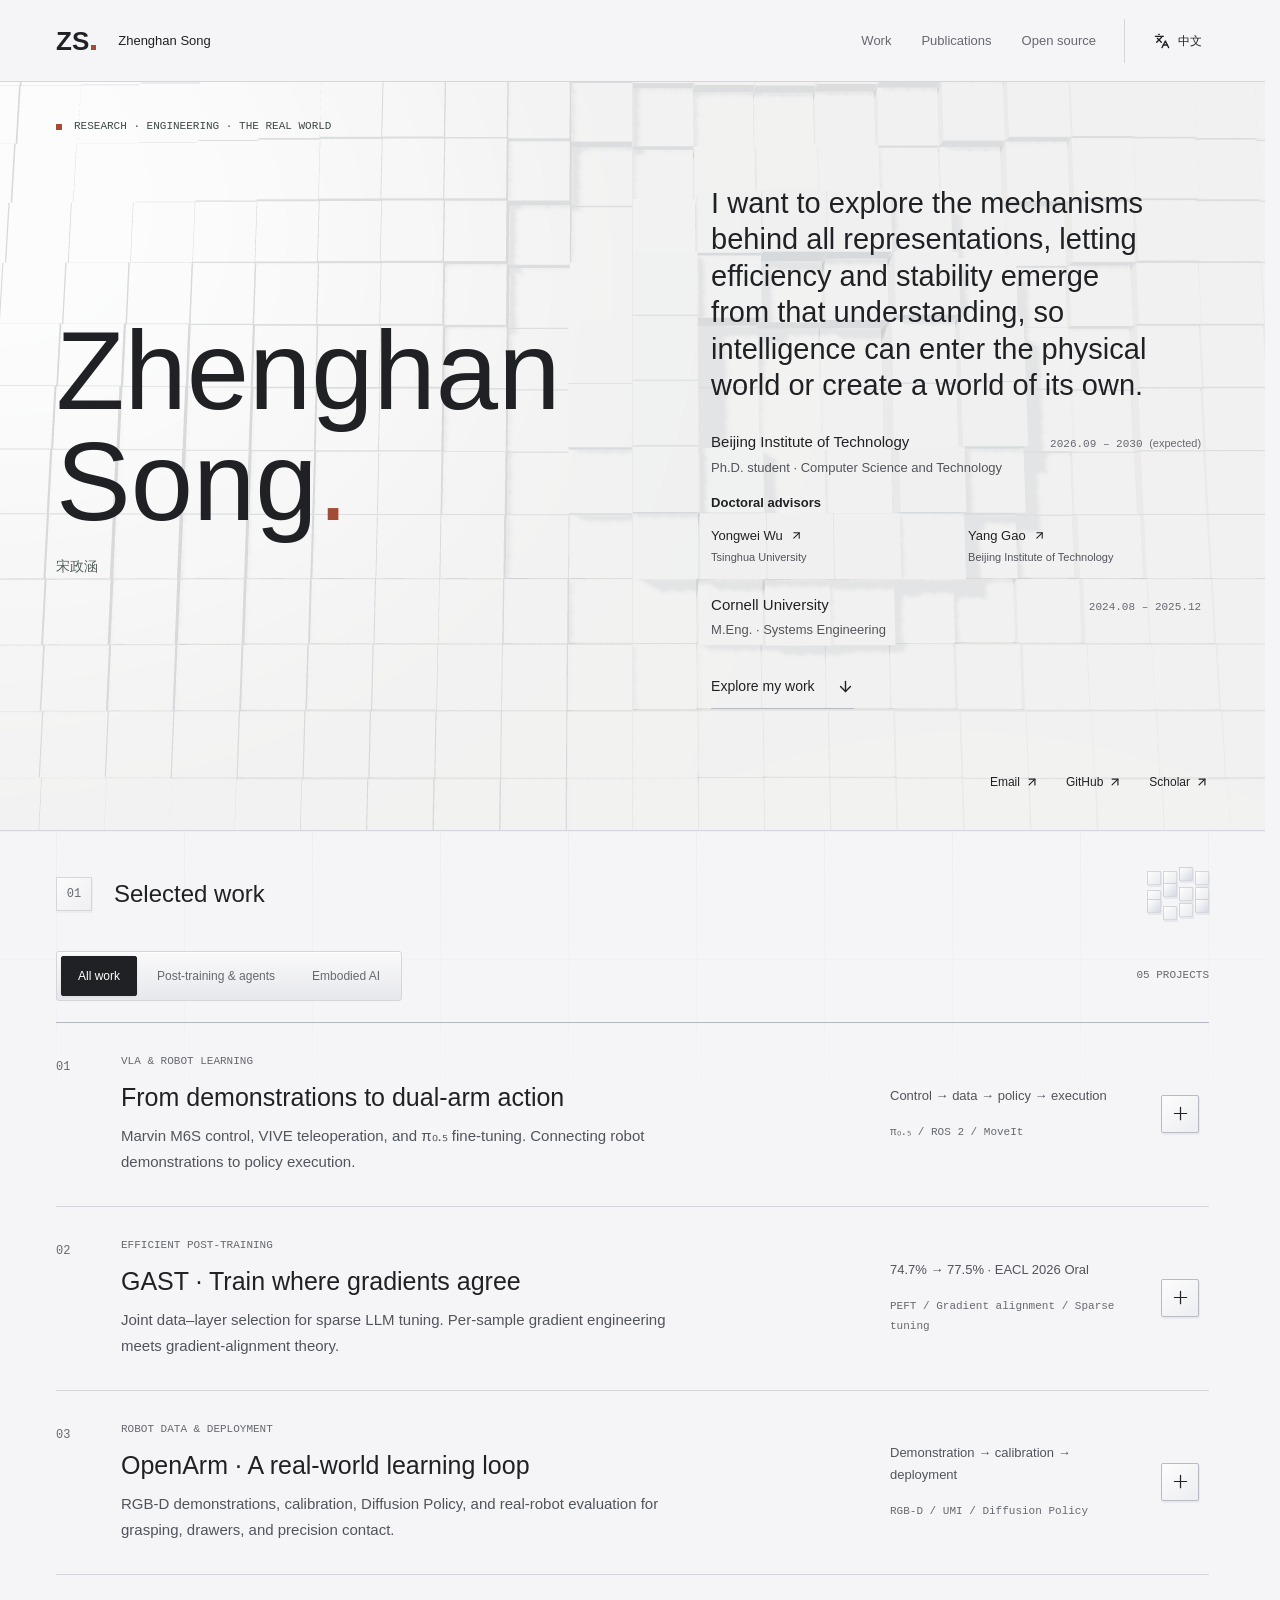
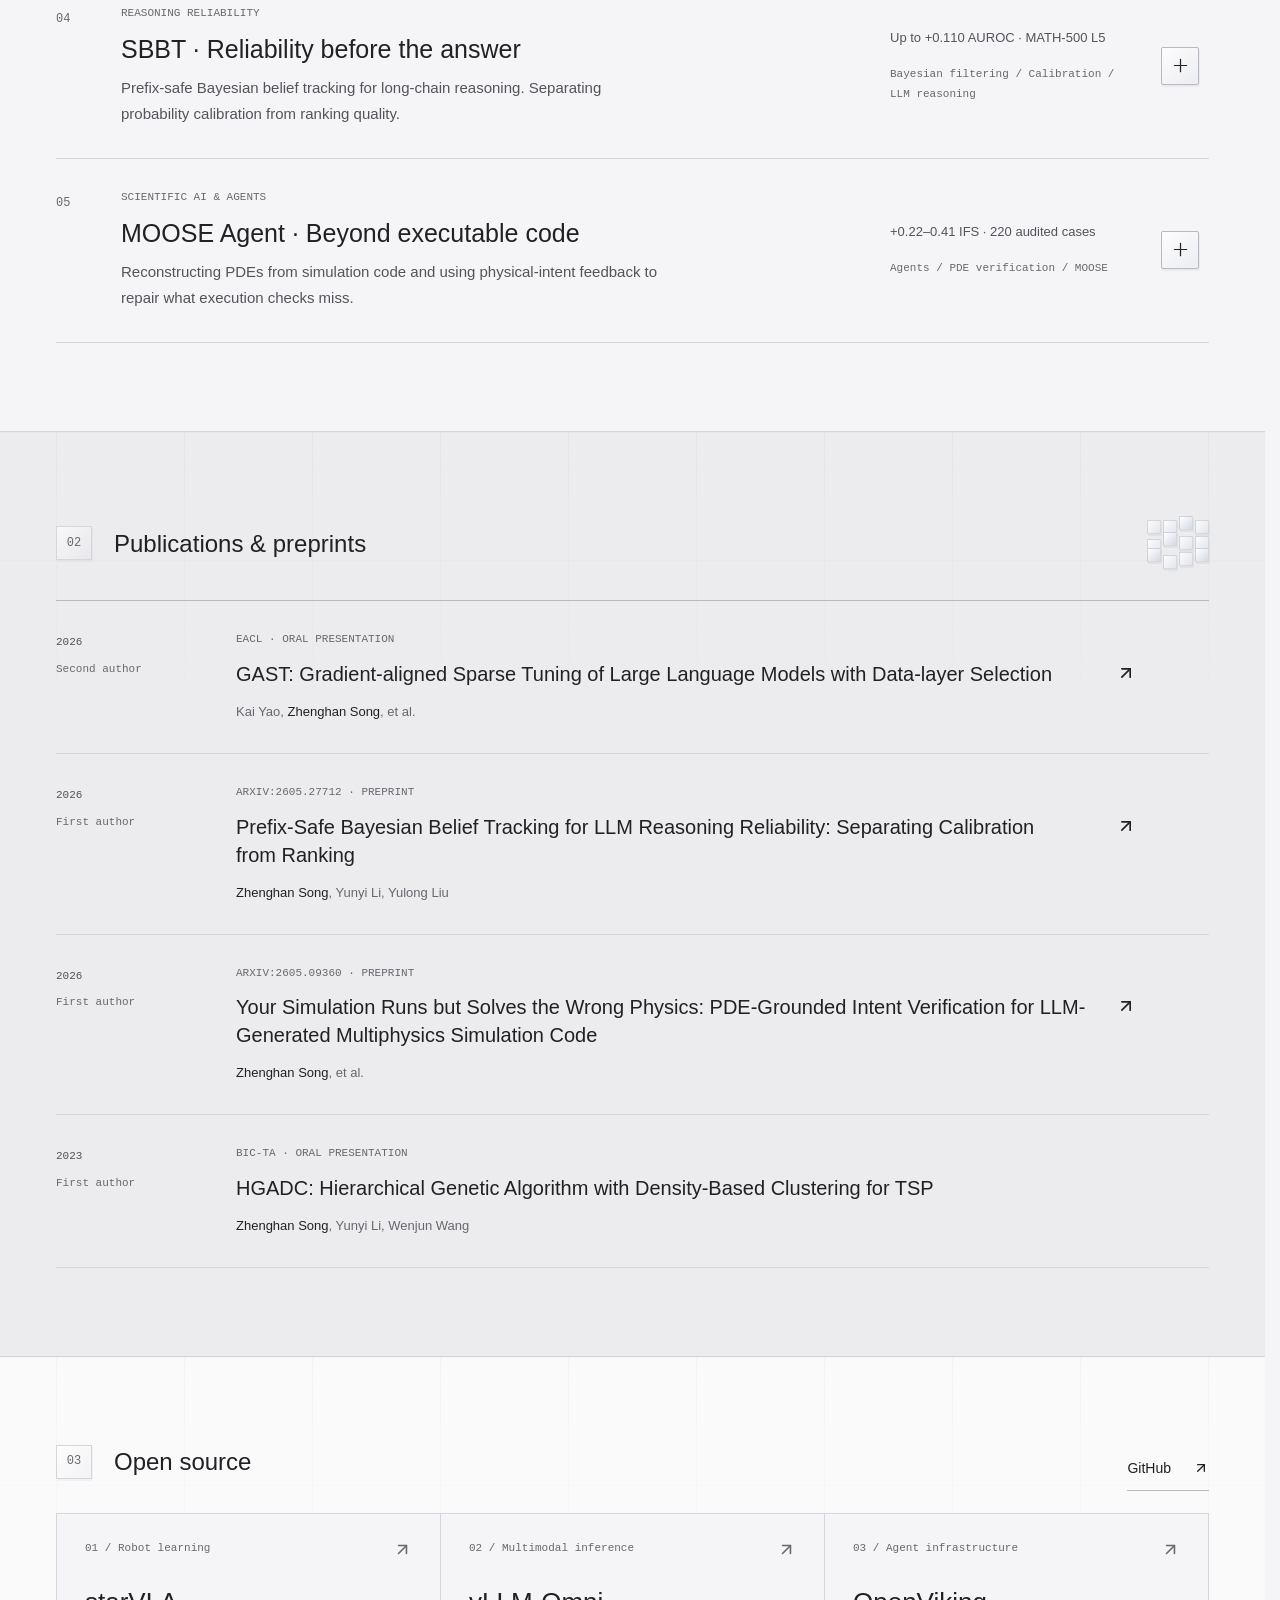
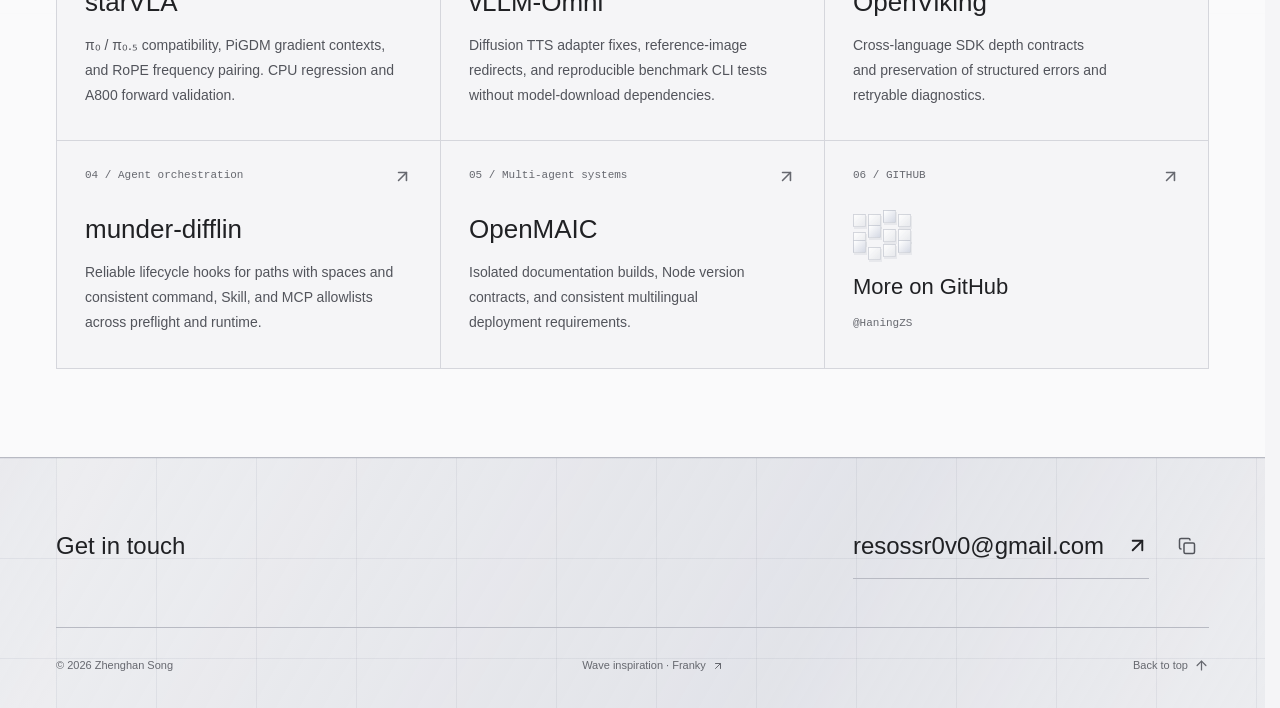
==== index.html @ 4b61a6c2 "deploy: publish portfolio with noindex Publish the validated static export with public link access a" ====
<!DOCTYPE html><!--eg5R2LuH_BqzSM57KAv6n--><html lang="en"><head><meta charSet="utf-8"/><meta name="viewport" content="width=device-width, initial-scale=1"/><link rel="stylesheet" href="/_next/static/css/909fc5c5d76b8cc6.css" data-precedence="next"/><link rel="preload" as="script" fetchPriority="low" href="/_next/static/chunks/webpack-a9efe2b4041df5c2.js"/><script src="/_next/static/chunks/4bd1b696-c023c6e3521b1417.js" async=""></script><script src="/_next/static/chunks/255-0fb808ac7cfa018d.js" async=""></script><script src="/_next/static/chunks/main-app-ab7356dd113ed4a6.js" async=""></script><script src="/_next/static/chunks/638-24b858a9bc1dfeb9.js" async=""></script><script src="/_next/static/chunks/app/page-dff9ef9ec94d5cfd.js" async=""></script><title>Zhenghan Song 宋政涵 · Research &amp; Engineering</title><meta name="description" content="Research and engineering by Zhenghan Song: efficient model learning, reliable reasoning, and real-world robot systems."/><meta name="robots" content="noindex, follow"/><link rel="icon" href="/me0.jpg"/><script src="/_next/static/chunks/polyfills-42372ed130431b0a.js" noModule=""></script></head><body><div hidden=""><!--$--><!--/$--></div><div class="portfolio" data-locale="en"><a class="skip-link" href="#work">Skip to work</a><header class="site-header"><a class="wordmark" href="#home" aria-label="Zhenghan Song · Home">ZS<span class="wordmark-dot"></span> <span class="wordmark-name">Zhenghan Song</span></a><nav class="main-nav " id="main-nav" aria-label="Main navigation"><a href="#work">Work</a><a href="#publications">Publications</a><a href="#open-source">Open source</a></nav><div class="header-actions"><button class="language-toggle" aria-label="切换为中文"><svg xmlns="http://www.w3.org/2000/svg" width="16" height="16" viewBox="0 0 24 24" fill="none" stroke="currentColor" stroke-width="2" stroke-linecap="round" stroke-linejoin="round" class="lucide lucide-languages" aria-hidden="true"><path d="m5 8 6 6"></path><path d="m4 14 6-6 2-3"></path><path d="M2 5h12"></path><path d="M7 2h1"></path><path d="m22 22-5-10-5 10"></path><path d="M14 18h6"></path></svg><span>中文</span></button><button class="icon-button menu-toggle" aria-expanded="false" aria-controls="main-nav" aria-label="Open navigation"><svg xmlns="http://www.w3.org/2000/svg" width="20" height="20" viewBox="0 0 24 24" fill="none" stroke="currentColor" stroke-width="2" stroke-linecap="round" stroke-linejoin="round" class="lucide lucide-menu" aria-hidden="true"><path d="M4 5h16"></path><path d="M4 12h16"></path><path d="M4 19h16"></path></svg></button></div></header><main><section class="hero" id="home" data-section="true"><div class="wave-surface" data-renderer="loading" data-motion="playing" aria-hidden="true"></div><div class="hero-content"><div class="hero-kicker micro-label"><span class="tiny-square"></span>RESEARCH · ENGINEERING · THE REAL WORLD</div><div class="hero-intro"><div class="hero-identity"><h1>Zhenghan<br/>Song<span class="name-period" aria-hidden="true">.</span></h1><p class="hero-name-note">宋政涵</p></div><div class="hero-statement"><p class="statement-lead">I want to explore the mechanisms behind all representations, letting efficiency and stability emerge from that understanding, so intelligence can enter the physical world or create a world of its own.</p><div class="hero-education" role="group" aria-label="Education and doctoral advisors"><div class="hero-degree"><div class="hero-degree-heading"><p class="hero-school">Beijing Institute of Technology</p><p class="hero-degree-period"><time dateTime="2026-09">2026.09</time> – <time dateTime="2030">2030</time> <span>(expected)</span></p></div><p class="hero-degree-name">Ph.D. student · Computer Science and Technology</p><div class="hero-advisors"><p class="advisor-label">Doctoral advisors</p><div class="hero-advisor-list"><a href="https://madsys.cs.tsinghua.edu.cn/~yongweiwu/" target="_blank" rel="noreferrer"><span class="advisor-name">Yongwei Wu<svg xmlns="http://www.w3.org/2000/svg" width="13" height="13" viewBox="0 0 24 24" fill="none" stroke="currentColor" stroke-width="2" stroke-linecap="round" stroke-linejoin="round" class="lucide lucide-arrow-up-right" aria-hidden="true"><path d="M7 7h10v10"></path><path d="M7 17 17 7"></path></svg></span><span class="advisor-affiliation">Tsinghua University</span></a><a href="https://scholar.google.com/citations?hl=zh-CN&amp;user=CJwLwzQAAAAJ&amp;view_op=list_works&amp;sortby=pubdate" target="_blank" rel="noreferrer"><span class="advisor-name">Yang Gao<svg xmlns="http://www.w3.org/2000/svg" width="13" height="13" viewBox="0 0 24 24" fill="none" stroke="currentColor" stroke-width="2" stroke-linecap="round" stroke-linejoin="round" class="lucide lucide-arrow-up-right" aria-hidden="true"><path d="M7 7h10v10"></path><path d="M7 17 17 7"></path></svg></span><span class="advisor-affiliation">Beijing Institute of Technology</span></a></div></div></div><div class="hero-degree"><div class="hero-degree-heading"><p class="hero-school">Cornell University</p><p class="hero-degree-period"><time dateTime="2024-08">2024.08</time> – <time dateTime="2025-12">2025.12</time></p></div><p class="hero-degree-name">M.Eng. · Systems Engineering</p></div></div><a class="text-link" href="#work">Explore my work<svg xmlns="http://www.w3.org/2000/svg" width="17" height="17" viewBox="0 0 24 24" fill="none" stroke="currentColor" stroke-width="2" stroke-linecap="round" stroke-linejoin="round" class="lucide lucide-arrow-down" aria-hidden="true"><path d="M12 5v14"></path><path d="m19 12-7 7-7-7"></path></svg></a></div></div><div class="hero-footer"><div class="hero-socials"><a href="mailto:resossr0v0@gmail.com">Email<!-- --> <svg xmlns="http://www.w3.org/2000/svg" width="14" height="14" viewBox="0 0 24 24" fill="none" stroke="currentColor" stroke-width="2" stroke-linecap="round" stroke-linejoin="round" class="lucide lucide-arrow-up-right" aria-hidden="true"><path d="M7 7h10v10"></path><path d="M7 17 17 7"></path></svg></a><a href="https://github.com/HaningZS" target="_blank" rel="noreferrer">GitHub <svg xmlns="http://www.w3.org/2000/svg" width="14" height="14" viewBox="0 0 24 24" fill="none" stroke="currentColor" stroke-width="2" stroke-linecap="round" stroke-linejoin="round" class="lucide lucide-arrow-up-right" aria-hidden="true"><path d="M7 7h10v10"></path><path d="M7 17 17 7"></path></svg></a><a href="https://scholar.google.com/citations?user=FuNG7qUAAAAJ&amp;hl=en" target="_blank" rel="noreferrer">Scholar<!-- --> <svg xmlns="http://www.w3.org/2000/svg" width="14" height="14" viewBox="0 0 24 24" fill="none" stroke="currentColor" stroke-width="2" stroke-linecap="round" stroke-linejoin="round" class="lucide lucide-arrow-up-right" aria-hidden="true"><path d="M7 7h10v10"></path><path d="M7 17 17 7"></path></svg></a></div></div></div></section><section class="work-section section-shell" id="work" data-section="true"><div class="section-title"><h2><span class="section-index" aria-hidden="true">01</span><span>Selected work</span></h2><span class="grid-signature" aria-hidden="true"><span></span><span></span><span></span><span></span><span></span><span></span><span></span><span></span><span></span><span></span><span></span><span></span></span></div><div class="work-toolbar"><div class="filter-control" role="group" aria-label="Filter projects by field"><button aria-pressed="true">All work</button><button aria-pressed="false">Post-training &amp; agents</button><button aria-pressed="false">Embodied AI</button></div><span class="result-count micro-label" aria-live="polite">05<!-- --> <!-- -->PROJECTS</span></div><div class="work-list"><button class="work-row" aria-haspopup="dialog" aria-label="Explore project: From demonstrations to dual-arm action"><span class="work-number">01</span><span class="work-main"><span class="micro-label work-category">VLA &amp; robot learning</span><span class="work-title">From demonstrations to dual-arm action</span><span class="work-summary">Marvin M6S control, VIVE teleoperation, and π₀.₅ fine-tuning. Connecting robot demonstrations to policy execution.</span></span><span class="work-aside"><span class="work-outcome">Control → data → policy → execution</span><span class="work-tags">π₀.₅ / ROS 2 / MoveIt</span></span><span class="work-open" aria-hidden="true"><svg xmlns="http://www.w3.org/2000/svg" width="21" height="21" viewBox="0 0 24 24" fill="none" stroke="currentColor" stroke-width="1.4" stroke-linecap="round" stroke-linejoin="round" class="lucide lucide-plus" aria-hidden="true"><path d="M5 12h14"></path><path d="M12 5v14"></path></svg></span></button><button class="work-row" aria-haspopup="dialog" aria-label="Explore project: GAST · Train where gradients agree"><span class="work-number">02</span><span class="work-main"><span class="micro-label work-category">Efficient post-training</span><span class="work-title">GAST · Train where gradients agree</span><span class="work-summary">Joint data–layer selection for sparse LLM tuning. Per-sample gradient engineering meets gradient-alignment theory.</span></span><span class="work-aside"><span class="work-outcome">74.7% → 77.5% · EACL 2026 Oral</span><span class="work-tags">PEFT / Gradient alignment / Sparse tuning</span></span><span class="work-open" aria-hidden="true"><svg xmlns="http://www.w3.org/2000/svg" width="21" height="21" viewBox="0 0 24 24" fill="none" stroke="currentColor" stroke-width="1.4" stroke-linecap="round" stroke-linejoin="round" class="lucide lucide-plus" aria-hidden="true"><path d="M5 12h14"></path><path d="M12 5v14"></path></svg></span></button><button class="work-row" aria-haspopup="dialog" aria-label="Explore project: OpenArm · A real-world learning loop"><span class="work-number">03</span><span class="work-main"><span class="micro-label work-category">Robot data &amp; deployment</span><span class="work-title">OpenArm · A real-world learning loop</span><span class="work-summary">RGB-D demonstrations, calibration, Diffusion Policy, and real-robot evaluation for grasping, drawers, and precision contact.</span></span><span class="work-aside"><span class="work-outcome">Demonstration → calibration → deployment</span><span class="work-tags">RGB-D / UMI / Diffusion Policy</span></span><span class="work-open" aria-hidden="true"><svg xmlns="http://www.w3.org/2000/svg" width="21" height="21" viewBox="0 0 24 24" fill="none" stroke="currentColor" stroke-width="1.4" stroke-linecap="round" stroke-linejoin="round" class="lucide lucide-plus" aria-hidden="true"><path d="M5 12h14"></path><path d="M12 5v14"></path></svg></span></button><button class="work-row" aria-haspopup="dialog" aria-label="Explore project: SBBT · Reliability before the answer"><span class="work-number">04</span><span class="work-main"><span class="micro-label work-category">Reasoning reliability</span><span class="work-title">SBBT · Reliability before the answer</span><span class="work-summary">Prefix-safe Bayesian belief tracking for long-chain reasoning. Separating probability calibration from ranking quality.</span></span><span class="work-aside"><span class="work-outcome">Up to +0.110 AUROC · MATH-500 L5</span><span class="work-tags">Bayesian filtering / Calibration / LLM reasoning</span></span><span class="work-open" aria-hidden="true"><svg xmlns="http://www.w3.org/2000/svg" width="21" height="21" viewBox="0 0 24 24" fill="none" stroke="currentColor" stroke-width="1.4" stroke-linecap="round" stroke-linejoin="round" class="lucide lucide-plus" aria-hidden="true"><path d="M5 12h14"></path><path d="M12 5v14"></path></svg></span></button><button class="work-row" aria-haspopup="dialog" aria-label="Explore project: MOOSE Agent · Beyond executable code"><span class="work-number">05</span><span class="work-main"><span class="micro-label work-category">Scientific AI &amp; agents</span><span class="work-title">MOOSE Agent · Beyond executable code</span><span class="work-summary">Reconstructing PDEs from simulation code and using physical-intent feedback to repair what execution checks miss.</span></span><span class="work-aside"><span class="work-outcome">+0.22–0.41 IFS · 220 audited cases</span><span class="work-tags">Agents / PDE verification / MOOSE</span></span><span class="work-open" aria-hidden="true"><svg xmlns="http://www.w3.org/2000/svg" width="21" height="21" viewBox="0 0 24 24" fill="none" stroke="currentColor" stroke-width="1.4" stroke-linecap="round" stroke-linejoin="round" class="lucide lucide-plus" aria-hidden="true"><path d="M5 12h14"></path><path d="M12 5v14"></path></svg></span></button></div></section><section class="publications-section section-shell" id="publications" data-section="true"><div class="section-title"><h2><span class="section-index" aria-hidden="true">02</span><span>Publications &amp; preprints</span></h2><span class="grid-signature" aria-hidden="true"><span></span><span></span><span></span><span></span><span></span><span></span><span></span><span></span><span></span><span></span><span></span><span></span></span></div><div class="publication-list"><article class="publication-row"><div class="publication-year micro-label">2026<span>Second author</span></div><div class="publication-body"><p class="publication-venue">EACL · Oral presentation</p><h3><a href="https://aclanthology.org/2026.eacl-long.206/" target="_blank" rel="noreferrer"><span>GAST: Gradient-aligned Sparse Tuning of Large Language Models with Data-layer Selection</span><svg xmlns="http://www.w3.org/2000/svg" width="20" height="20" viewBox="0 0 24 24" fill="none" stroke="currentColor" stroke-width="2" stroke-linecap="round" stroke-linejoin="round" class="lucide lucide-arrow-up-right" aria-hidden="true"><path d="M7 7h10v10"></path><path d="M7 17 17 7"></path></svg></a></h3><p class="publication-authors"><span>Kai Yao, </span><span><strong>Zhenghan Song</strong>, et al.</span></p></div></article><article class="publication-row"><div class="publication-year micro-label">2026<span>First author</span></div><div class="publication-body"><p class="publication-venue">arXiv:2605.27712 · Preprint</p><h3><a href="https://arxiv.org/abs/2605.27712" target="_blank" rel="noreferrer"><span>Prefix-Safe Bayesian Belief Tracking for LLM Reasoning Reliability: Separating Calibration from Ranking</span><svg xmlns="http://www.w3.org/2000/svg" width="20" height="20" viewBox="0 0 24 24" fill="none" stroke="currentColor" stroke-width="2" stroke-linecap="round" stroke-linejoin="round" class="lucide lucide-arrow-up-right" aria-hidden="true"><path d="M7 7h10v10"></path><path d="M7 17 17 7"></path></svg></a></h3><p class="publication-authors"><span></span><span><strong>Zhenghan Song</strong>, Yunyi Li, Yulong Liu</span></p></div></article><article class="publication-row"><div class="publication-year micro-label">2026<span>First author</span></div><div class="publication-body"><p class="publication-venue">arXiv:2605.09360 · Preprint</p><h3><a href="https://arxiv.org/abs/2605.09360" target="_blank" rel="noreferrer"><span>Your Simulation Runs but Solves the Wrong Physics: PDE-Grounded Intent Verification for LLM-Generated Multiphysics Simulation Code</span><svg xmlns="http://www.w3.org/2000/svg" width="20" height="20" viewBox="0 0 24 24" fill="none" stroke="currentColor" stroke-width="2" stroke-linecap="round" stroke-linejoin="round" class="lucide lucide-arrow-up-right" aria-hidden="true"><path d="M7 7h10v10"></path><path d="M7 17 17 7"></path></svg></a></h3><p class="publication-authors"><span></span><span><strong>Zhenghan Song</strong>, et al.</span></p></div></article><article class="publication-row"><div class="publication-year micro-label">2023<span>First author</span></div><div class="publication-body"><p class="publication-venue">BIC-TA · Oral presentation</p><h3>HGADC: Hierarchical Genetic Algorithm with Density-Based Clustering for TSP</h3><p class="publication-authors"><span></span><span><strong>Zhenghan Song</strong>, Yunyi Li, Wenjun Wang</span></p></div></article></div></section><section class="opensource-section section-shell" id="open-source" data-section="true"><div class="opensource-heading"><div class="section-title"><h2><span class="section-index" aria-hidden="true">03</span><span>Open source</span></h2><span class="grid-signature" aria-hidden="true"><span></span><span></span><span></span><span></span><span></span><span></span><span></span><span></span><span></span><span></span><span></span><span></span></span></div><a class="text-link" href="https://github.com/HaningZS" target="_blank" rel="noreferrer">GitHub <svg xmlns="http://www.w3.org/2000/svg" width="16" height="16" viewBox="0 0 24 24" fill="none" stroke="currentColor" stroke-width="2" stroke-linecap="round" stroke-linejoin="round" class="lucide lucide-arrow-up-right" aria-hidden="true"><path d="M7 7h10v10"></path><path d="M7 17 17 7"></path></svg></a></div><div class="contribution-grid"><a class="contribution" href="https://github.com/starVLA/starVLA" target="_blank" rel="noreferrer"><div class="contribution-top"><span class="micro-label">01<!-- --> / <!-- -->Robot learning</span><svg xmlns="http://www.w3.org/2000/svg" width="19" height="19" viewBox="0 0 24 24" fill="none" stroke="currentColor" stroke-width="2" stroke-linecap="round" stroke-linejoin="round" class="lucide lucide-arrow-up-right" aria-hidden="true"><path d="M7 7h10v10"></path><path d="M7 17 17 7"></path></svg></div><h3>starVLA</h3><p>π₀ / π₀.₅ compatibility, PiGDM gradient contexts, and RoPE frequency pairing. CPU regression and A800 forward validation.</p></a><a class="contribution" href="https://github.com/vllm-project/vllm-omni" target="_blank" rel="noreferrer"><div class="contribution-top"><span class="micro-label">02<!-- --> / <!-- -->Multimodal inference</span><svg xmlns="http://www.w3.org/2000/svg" width="19" height="19" viewBox="0 0 24 24" fill="none" stroke="currentColor" stroke-width="2" stroke-linecap="round" stroke-linejoin="round" class="lucide lucide-arrow-up-right" aria-hidden="true"><path d="M7 7h10v10"></path><path d="M7 17 17 7"></path></svg></div><h3>vLLM-Omni</h3><p>Diffusion TTS adapter fixes, reference-image redirects, and reproducible benchmark CLI tests without model-download dependencies.</p></a><a class="contribution" href="https://github.com/volcengine/OpenViking" target="_blank" rel="noreferrer"><div class="contribution-top"><span class="micro-label">03<!-- --> / <!-- -->Agent infrastructure</span><svg xmlns="http://www.w3.org/2000/svg" width="19" height="19" viewBox="0 0 24 24" fill="none" stroke="currentColor" stroke-width="2" stroke-linecap="round" stroke-linejoin="round" class="lucide lucide-arrow-up-right" aria-hidden="true"><path d="M7 7h10v10"></path><path d="M7 17 17 7"></path></svg></div><h3>OpenViking</h3><p>Cross-language SDK depth contracts and preservation of structured errors and retryable diagnostics.</p></a><a class="contribution" href="https://github.com/HarnessMD/munder-difflin" target="_blank" rel="noreferrer"><div class="contribution-top"><span class="micro-label">04<!-- --> / <!-- -->Agent orchestration</span><svg xmlns="http://www.w3.org/2000/svg" width="19" height="19" viewBox="0 0 24 24" fill="none" stroke="currentColor" stroke-width="2" stroke-linecap="round" stroke-linejoin="round" class="lucide lucide-arrow-up-right" aria-hidden="true"><path d="M7 7h10v10"></path><path d="M7 17 17 7"></path></svg></div><h3>munder-difflin</h3><p>Reliable lifecycle hooks for paths with spaces and consistent command, Skill, and MCP allowlists across preflight and runtime.</p></a><a class="contribution" href="https://github.com/THU-MAIC/OpenMAIC" target="_blank" rel="noreferrer"><div class="contribution-top"><span class="micro-label">05<!-- --> / <!-- -->Multi-agent systems</span><svg xmlns="http://www.w3.org/2000/svg" width="19" height="19" viewBox="0 0 24 24" fill="none" stroke="currentColor" stroke-width="2" stroke-linecap="round" stroke-linejoin="round" class="lucide lucide-arrow-up-right" aria-hidden="true"><path d="M7 7h10v10"></path><path d="M7 17 17 7"></path></svg></div><h3>OpenMAIC</h3><p>Isolated documentation builds, Node version contracts, and consistent multilingual deployment requirements.</p></a><a class="contribution contribution-more" href="https://github.com/HaningZS" target="_blank" rel="noreferrer"><div class="contribution-top"><span class="micro-label">06 / GITHUB</span><svg xmlns="http://www.w3.org/2000/svg" width="19" height="19" viewBox="0 0 24 24" fill="none" stroke="currentColor" stroke-width="2" stroke-linecap="round" stroke-linejoin="round" class="lucide lucide-arrow-up-right" aria-hidden="true"><path d="M7 7h10v10"></path><path d="M7 17 17 7"></path></svg></div><span class="grid-signature" aria-hidden="true"><span></span><span></span><span></span><span></span><span></span><span></span><span></span><span></span><span></span><span></span><span></span><span></span></span><h3>More on GitHub</h3><span class="contribution-handle">@HaningZS</span></a></div></section><footer class="site-footer section-shell" id="contact" data-section="true"><div class="footer-intro"><h2>Get in touch</h2></div><div class="footer-contact"><a class="email-link" href="mailto:resossr0v0@gmail.com">resossr0v0@gmail.com<svg xmlns="http://www.w3.org/2000/svg" width="23" height="23" viewBox="0 0 24 24" fill="none" stroke="currentColor" stroke-width="2" stroke-linecap="round" stroke-linejoin="round" class="lucide lucide-arrow-up-right" aria-hidden="true"><path d="M7 7h10v10"></path><path d="M7 17 17 7"></path></svg></a><button class="icon-button copy-email" title="Copy email" aria-label="Copy email"><svg xmlns="http://www.w3.org/2000/svg" width="18" height="18" viewBox="0 0 24 24" fill="none" stroke="currentColor" stroke-width="2" stroke-linecap="round" stroke-linejoin="round" class="lucide lucide-copy" aria-hidden="true"><rect width="14" height="14" x="8" y="8" rx="2" ry="2"></rect><path d="M4 16c-1.1 0-2-.9-2-2V4c0-1.1.9-2 2-2h10c1.1 0 2 .9 2 2"></path></svg></button><span class="copy-feedback" aria-live="polite"></span></div><div class="footer-bottom"><span>© <!-- -->2026<!-- --> Zhenghan Song</span><a href="https://projects.arkon.digital/threejs/wavy-cubes/" target="_blank" rel="noreferrer">Wave inspiration<!-- --> · Franky <svg xmlns="http://www.w3.org/2000/svg" width="12" height="12" viewBox="0 0 24 24" fill="none" stroke="currentColor" stroke-width="2" stroke-linecap="round" stroke-linejoin="round" class="lucide lucide-arrow-up-right" aria-hidden="true"><path d="M7 7h10v10"></path><path d="M7 17 17 7"></path></svg></a><a class="back-to-top" href="#home">Back to top<svg xmlns="http://www.w3.org/2000/svg" width="15" height="15" viewBox="0 0 24 24" fill="none" stroke="currentColor" stroke-width="2" stroke-linecap="round" stroke-linejoin="round" class="lucide lucide-arrow-up" aria-hidden="true"><path d="m5 12 7-7 7 7"></path><path d="M12 19V5"></path></svg></a></div></footer></main></div><!--$--><!--/$--><script src="/_next/static/chunks/webpack-a9efe2b4041df5c2.js" id="_R_" async=""></script><script>(self.__next_f=self.__next_f||[]).push([0])</script><script>self.__next_f.push([1,"1:\"$Sreact.fragment\"\n2:I[9766,[],\"\"]\n3:I[8924,[],\"\"]\n4:I[1991,[\"638\",\"static/chunks/638-24b858a9bc1dfeb9.js\",\"974\",\"static/chunks/app/page-dff9ef9ec94d5cfd.js\"],\"Portfolio\"]\n5:I[4431,[],\"OutletBoundary\"]\n7:I[5278,[],\"AsyncMetadataOutlet\"]\n9:I[4431,[],\"ViewportBoundary\"]\nb:I[4431,[],\"MetadataBoundary\"]\nc:\"$Sreact.suspense\"\ne:I[7150,[],\"\"]\n:HL[\"/_next/static/css/909fc5c5d76b8cc6.css\",\"style\"]\n"])</script><script>self.__next_f.push([1,"0:{\"P\":null,\"b\":\"eg5R2LuH_BqzSM57KAv6n\",\"p\":\"\",\"c\":[\"\",\"\"],\"i\":false,\"f\":[[[\"\",{\"children\":[\"__PAGE__\",{}]},\"$undefined\",\"$undefined\",true],[\"\",[\"$\",\"$1\",\"c\",{\"children\":[[[\"$\",\"link\",\"0\",{\"rel\":\"stylesheet\",\"href\":\"/_next/static/css/909fc5c5d76b8cc6.css\",\"precedence\":\"next\",\"crossOrigin\":\"$undefined\",\"nonce\":\"$undefined\"}]],[\"$\",\"html\",null,{\"lang\":\"en\",\"children\":[\"$\",\"body\",null,{\"children\":[\"$\",\"$L2\",null,{\"parallelRouterKey\":\"children\",\"error\":\"$undefined\",\"errorStyles\":\"$undefined\",\"errorScripts\":\"$undefined\",\"template\":[\"$\",\"$L3\",null,{}],\"templateStyles\":\"$undefined\",\"templateScripts\":\"$undefined\",\"notFound\":[[[\"$\",\"title\",null,{\"children\":\"404: This page could not be found.\"}],[\"$\",\"div\",null,{\"style\":{\"fontFamily\":\"system-ui,\\\"Segoe UI\\\",Roboto,Helvetica,Arial,sans-serif,\\\"Apple Color Emoji\\\",\\\"Segoe UI Emoji\\\"\",\"height\":\"100vh\",\"textAlign\":\"center\",\"display\":\"flex\",\"flexDirection\":\"column\",\"alignItems\":\"center\",\"justifyContent\":\"center\"},\"children\":[\"$\",\"div\",null,{\"children\":[[\"$\",\"style\",null,{\"dangerouslySetInnerHTML\":{\"__html\":\"body{color:#000;background:#fff;margin:0}.next-error-h1{border-right:1px solid rgba(0,0,0,.3)}@media (prefers-color-scheme:dark){body{color:#fff;background:#000}.next-error-h1{border-right:1px solid rgba(255,255,255,.3)}}\"}}],[\"$\",\"h1\",null,{\"className\":\"next-error-h1\",\"style\":{\"display\":\"inline-block\",\"margin\":\"0 20px 0 0\",\"padding\":\"0 23px 0 0\",\"fontSize\":24,\"fontWeight\":500,\"verticalAlign\":\"top\",\"lineHeight\":\"49px\"},\"children\":404}],[\"$\",\"div\",null,{\"style\":{\"display\":\"inline-block\"},\"children\":[\"$\",\"h2\",null,{\"style\":{\"fontSize\":14,\"fontWeight\":400,\"lineHeight\":\"49px\",\"margin\":0},\"children\":\"This page could not be found.\"}]}]]}]}]],[]],\"forbidden\":\"$undefined\",\"unauthorized\":\"$undefined\"}]}]}]]}],{\"children\":[\"__PAGE__\",[\"$\",\"$1\",\"c\",{\"children\":[[\"$\",\"$L4\",null,{}],null,[\"$\",\"$L5\",null,{\"children\":[\"$L6\",[\"$\",\"$L7\",null,{\"promise\":\"$@8\"}]]}]]}],{},null,false]},null,false],[\"$\",\"$1\",\"h\",{\"children\":[null,[[\"$\",\"$L9\",null,{\"children\":\"$La\"}],null],[\"$\",\"$Lb\",null,{\"children\":[\"$\",\"div\",null,{\"hidden\":true,\"children\":[\"$\",\"$c\",null,{\"fallback\":null,\"children\":\"$Ld\"}]}]}]]}],false]],\"m\":\"$undefined\",\"G\":[\"$e\",[]],\"s\":false,\"S\":true}\n"])</script><script>self.__next_f.push([1,"a:[[\"$\",\"meta\",\"0\",{\"charSet\":\"utf-8\"}],[\"$\",\"meta\",\"1\",{\"name\":\"viewport\",\"content\":\"width=device-width, initial-scale=1\"}]]\n6:null\n"])</script><script>self.__next_f.push([1,"f:I[622,[],\"IconMark\"]\n8:{\"metadata\":[[\"$\",\"title\",\"0\",{\"children\":\"Zhenghan Song 宋政涵 · Research \u0026 Engineering\"}],[\"$\",\"meta\",\"1\",{\"name\":\"description\",\"content\":\"Research and engineering by Zhenghan Song: efficient model learning, reliable reasoning, and real-world robot systems.\"}],[\"$\",\"meta\",\"2\",{\"name\":\"robots\",\"content\":\"noindex, follow\"}],[\"$\",\"link\",\"3\",{\"rel\":\"icon\",\"href\":\"/me0.jpg\"}],[\"$\",\"$Lf\",\"4\",{}]],\"error\":null,\"digest\":\"$undefined\"}\n"])</script><script>self.__next_f.push([1,"d:\"$8:metadata\"\n"])</script></body></html>
---- _next/static/css/909fc5c5d76b8cc6.css ----
*,:after,:before{--tw-border-spacing-x:0;--tw-border-spacing-y:0;--tw-translate-x:0;--tw-translate-y:0;--tw-rotate:0;--tw-skew-x:0;--tw-skew-y:0;--tw-scale-x:1;--tw-scale-y:1;--tw-pan-x: ;--tw-pan-y: ;--tw-pinch-zoom: ;--tw-scroll-snap-strictness:proximity;--tw-gradient-from-position: ;--tw-gradient-via-position: ;--tw-gradient-to-position: ;--tw-ordinal: ;--tw-slashed-zero: ;--tw-numeric-figure: ;--tw-numeric-spacing: ;--tw-numeric-fraction: ;--tw-ring-inset: ;--tw-ring-offset-width:0px;--tw-ring-offset-color:#fff;--tw-ring-color:rgb(59 130 246/0.5);--tw-ring-offset-shadow:0 0 #0000;--tw-ring-shadow:0 0 #0000;--tw-shadow:0 0 #0000;--tw-shadow-colored:0 0 #0000;--tw-blur: ;--tw-brightness: ;--tw-contrast: ;--tw-grayscale: ;--tw-hue-rotate: ;--tw-invert: ;--tw-saturate: ;--tw-sepia: ;--tw-drop-shadow: ;--tw-backdrop-blur: ;--tw-backdrop-brightness: ;--tw-backdrop-contrast: ;--tw-backdrop-grayscale: ;--tw-backdrop-hue-rotate: ;--tw-backdrop-invert: ;--tw-backdrop-opacity: ;--tw-backdrop-saturate: ;--tw-backdrop-sepia: ;--tw-contain-size: ;--tw-contain-layout: ;--tw-contain-paint: ;--tw-contain-style: }::backdrop{--tw-border-spacing-x:0;--tw-border-spacing-y:0;--tw-translate-x:0;--tw-translate-y:0;--tw-rotate:0;--tw-skew-x:0;--tw-skew-y:0;--tw-scale-x:1;--tw-scale-y:1;--tw-pan-x: ;--tw-pan-y: ;--tw-pinch-zoom: ;--tw-scroll-snap-strictness:proximity;--tw-gradient-from-position: ;--tw-gradient-via-position: ;--tw-gradient-to-position: ;--tw-ordinal: ;--tw-slashed-zero: ;--tw-numeric-figure: ;--tw-numeric-spacing: ;--tw-numeric-fraction: ;--tw-ring-inset: ;--tw-ring-offset-width:0px;--tw-ring-offset-color:#fff;--tw-ring-color:rgb(59 130 246/0.5);--tw-ring-offset-shadow:0 0 #0000;--tw-ring-shadow:0 0 #0000;--tw-shadow:0 0 #0000;--tw-shadow-colored:0 0 #0000;--tw-blur: ;--tw-brightness: ;--tw-contrast: ;--tw-grayscale: ;--tw-hue-rotate: ;--tw-invert: ;--tw-saturate: ;--tw-sepia: ;--tw-drop-shadow: ;--tw-backdrop-blur: ;--tw-backdrop-brightness: ;--tw-backdrop-contrast: ;--tw-backdrop-grayscale: ;--tw-backdrop-hue-rotate: ;--tw-backdrop-invert: ;--tw-backdrop-opacity: ;--tw-backdrop-saturate: ;--tw-backdrop-sepia: ;--tw-contain-size: ;--tw-contain-layout: ;--tw-contain-paint: ;--tw-contain-style: }/*
! tailwindcss v3.4.18 | MIT License | https://tailwindcss.com
*/*,:after,:before{box-sizing:border-box;border:0 solid #e5e7eb}:after,:before{--tw-content:""}:host,html{line-height:1.5;-webkit-text-size-adjust:100%;-moz-tab-size:4;-o-tab-size:4;tab-size:4;font-family:ui-sans-serif,system-ui,sans-serif,Apple Color Emoji,Segoe UI Emoji,Segoe UI Symbol,Noto Color Emoji;font-feature-settings:normal;font-variation-settings:normal;-webkit-tap-highlight-color:transparent}body{line-height:inherit}hr{height:0;color:inherit;border-top-width:1px}abbr:where([title]){-webkit-text-decoration:underline dotted;text-decoration:underline dotted}h1,h2,h3,h4,h5,h6{font-size:inherit;font-weight:inherit}a{text-decoration:inherit}b,strong{font-weight:bolder}code,kbd,pre,samp{font-family:ui-monospace,SFMono-Regular,Menlo,Monaco,Consolas,Liberation Mono,Courier New,monospace;font-feature-settings:normal;font-variation-settings:normal;font-size:1em}small{font-size:80%}sub,sup{font-size:75%;line-height:0;position:relative;vertical-align:baseline}sub{bottom:-.25em}sup{top:-.5em}table{text-indent:0;border-color:inherit;border-collapse:collapse}button,input,optgroup,select,textarea{font-family:inherit;font-feature-settings:inherit;font-variation-settings:inherit;font-size:100%;font-weight:inherit;line-height:inherit;letter-spacing:inherit;color:inherit;margin:0;padding:0}button,select{text-transform:none}button,input:where([type=button]),input:where([type=reset]),input:where([type=submit]){-webkit-appearance:button;background-color:transparent;background-image:none}:-moz-focusring{outline:auto}:-moz-ui-invalid{box-shadow:none}progress{vertical-align:baseline}::-webkit-inner-spin-button,::-webkit-outer-spin-button{height:auto}[type=search]{-webkit-appearance:textfield;outline-offset:-2px}::-webkit-search-decoration{-webkit-appearance:none}::-webkit-file-upload-button{-webkit-appearance:button;font:inherit}summary{display:list-item}blockquote,dd,dl,figure,h1,h2,h3,h4,h5,h6,hr,p,pre{margin:0}fieldset{margin:0}fieldset,legend{padding:0}menu,ol,ul{list-style:none;margin:0;padding:0}dialog{padding:0}textarea{resize:vertical}input::-moz-placeholder,textarea::-moz-placeholder{opacity:1;color:#9ca3af}input::placeholder,textarea::placeholder{opacity:1;color:#9ca3af}[role=button],button{cursor:pointer}:disabled{cursor:default}audio,canvas,embed,iframe,img,object,svg,video{display:block;vertical-align:middle}img,video{max-width:100%;height:auto}[hidden]:where(:not([hidden=until-found])){display:none}.sr-only{position:absolute;width:1px;height:1px;padding:0;margin:-1px;overflow:hidden;clip:rect(0,0,0,0);white-space:nowrap;border-width:0}.hidden{display:none}.filter{filter:var(--tw-blur) var(--tw-brightness) var(--tw-contrast) var(--tw-grayscale) var(--tw-hue-rotate) var(--tw-invert) var(--tw-saturate) var(--tw-sepia) var(--tw-drop-shadow)}:root{color-scheme:light;--paper:#f5f5f7;--silver:#ececef;--surface:#fafafb;--body:#52545b;--line-strong:#b8bac3;--ink:#202124;--muted:#66686f;--line:#d5d6dc;--accent:#a44b36;--gutter:56px;--ease:cubic-bezier(0.2,0.7,0.2,1)}*{box-sizing:border-box}html{scroll-behavior:smooth;scroll-padding-top:100px;scrollbar-gutter:stable}body{margin:0;background:var(--paper);color:var(--ink);font-family:Helvetica Neue,Helvetica,Arial,PingFang SC,Microsoft YaHei,sans-serif;-webkit-font-smoothing:antialiased}a,body,button{letter-spacing:0}button,input{font:inherit}a,button{-webkit-tap-highlight-color:transparent}a,button{color:inherit}a{text-decoration:none}button{cursor:pointer}button:disabled{cursor:default;opacity:.4}a,button{touch-action:manipulation}a:focus-visible,button:focus-visible{outline:2px solid var(--accent);outline-offset:5px}::-moz-selection{background:#cad9d9;color:#162322}::selection{background:#cad9d9;color:#162322}h1,h2,h3,h4,p{margin:0}svg{flex-shrink:0}.portfolio{width:100%;overflow:clip}.micro-label{font-family:SFMono-Regular,Consolas,Liberation Mono,monospace;font-size:11px;font-weight:400;line-height:1.6}.muted{color:var(--muted)}.tiny-square{display:inline-block;width:6px;height:6px;background:var(--accent);flex-shrink:0}.skip-link{position:fixed;top:10px;left:12px;padding:12px 18px;z-index:100;background:var(--ink);color:white;transform:translateY(-200%)}.skip-link:focus{transform:none}.icon-button{width:44px;height:44px;padding:0;flex-shrink:0;display:inline-flex;justify-content:center;align-items:center;background:transparent;border:1px solid transparent;border-radius:3px;transition:background .18s,border-color .18s,transform .18s var(--ease)}.icon-button:hover:not(:disabled){background:var(--silver);border-color:var(--line-strong)}.icon-button:active:not(:disabled){transform:translateY(1px)}.text-link{display:inline-flex;align-items:center;gap:22px;font-size:14px;min-height:44px;border-bottom:1px solid var(--line-strong)}.text-link svg{transition:transform .2s}.text-link:hover svg{transform:translate(2px,2px)}.site-header{position:sticky;top:0;z-index:20;height:82px;justify-content:space-between;gap:28px;padding:0 var(--gutter);background:rgba(245,245,247,.94);border-bottom:1px solid var(--line);backdrop-filter:blur(12px)}.site-header,.wordmark{display:flex;align-items:center}.wordmark{font-size:26px;font-weight:650;line-height:1}.wordmark-dot{width:5px;height:5px;background:var(--accent);margin:14px 22px 0 2px}.wordmark-name{font-size:13px;font-weight:450}.main-nav{display:flex;gap:30px;margin-left:auto}.main-nav a{display:flex;align-items:center;position:relative;font-size:13px;min-height:42px;color:var(--muted)}.main-nav a:after{content:"";position:absolute;bottom:5px;left:0;right:0;height:1px;background:currentColor;transform:scaleX(0);transform-origin:left;transition:transform .18s}.main-nav a:hover,.main-nav a[aria-current]{color:var(--ink)}.main-nav a:hover:after,.main-nav a[aria-current]:after{transform:scaleX(1)}.header-actions{display:flex;align-items:center;gap:8px;padding-left:22px;border-left:1px solid var(--line)}.language-toggle{display:inline-flex;align-items:center;justify-content:center;gap:8px;min-width:62px;height:44px;border:0;background:none;font-size:12px}.language-toggle:hover{color:var(--accent)}.menu-toggle{display:none}.hero{position:relative;isolation:isolate;background:#e6e9e9;min-height:calc(100svh - 152px)}.wave-surface{position:absolute;inset:0;z-index:-2;overflow:hidden;background:#e6e9e9}.wave-surface canvas{display:block;width:100%;height:100%;transition:opacity .6s}.wave-surface[data-renderer=fallback]{background-image:linear-gradient(#c9d1d1 1px,transparent 0),linear-gradient(90deg,#c9d1d1 1px,transparent 0);background-size:70px 70px}.wave-surface[data-renderer=fallback] canvas{opacity:0}.hero:after{position:absolute;inset:0;content:"";z-index:-1;pointer-events:none;background:rgba(240,243,243,.12)}.hero-content{position:relative;max-width:1600px;margin:auto;padding:36px 56px 26px;min-height:inherit;display:flex;flex-direction:column;pointer-events:none}.hero-content a{pointer-events:auto}.hero-kicker{display:flex;align-items:center;gap:12px;color:#3d4945}.hero-intro{display:grid;grid-template-columns:minmax(0,1.2fr) minmax(0,1fr);gap:5%;align-items:center;flex:1;padding:40px 0 42px}.hero-identity h1{font-size:112px;font-weight:520;line-height:.99;overflow-wrap:normal}.name-period{color:var(--accent)}.hero-name-note{margin-top:18px;font-size:14px;color:#53605b}.statement-lead{max-width:490px;font-size:29px;font-weight:450;line-height:1.26;text-wrap:balance}.hero-education{display:grid;gap:22px;margin-top:27px;max-width:490px}.hero-degree-heading{display:flex;align-items:baseline;justify-content:space-between;flex-wrap:wrap;gap:4px 16px}.hero-school{font-size:15px;font-weight:500;line-height:1.5}.hero-degree-period{font-family:SFMono-Regular,Consolas,monospace;font-size:11px;line-height:1.7;font-variant-numeric:tabular-nums;white-space:nowrap;color:var(--muted)}.hero-degree-period>span{font-family:Helvetica Neue,Helvetica,Arial,PingFang SC,sans-serif}.hero-degree-name{margin-top:3px;font-size:13px;line-height:1.65;color:var(--body)}.hero-advisors{margin-top:15px}.advisor-label{font-size:13px;line-height:1.6;font-weight:600;color:var(--ink);margin-bottom:6px}.hero-advisor-list{display:grid;grid-template-columns:repeat(2,minmax(0,1fr));gap:12px 24px}.hero-advisors a{display:flex;flex-direction:column;align-items:flex-start;min-width:0;gap:3px;padding:5px 0;font-size:13px;line-height:1.65}.advisor-name{display:inline-flex;align-items:center;gap:7px;font-weight:500}.hero-advisors a:hover{color:var(--accent)}.advisor-affiliation{font-size:11px;line-height:1.6;color:var(--body)}.hero-statement .text-link{margin-top:24px}.hero-footer{min-height:44px;display:flex;align-items:flex-end;justify-content:flex-end}.hero-socials{display:flex;gap:27px}.hero-socials a{display:inline-flex;align-items:center;gap:5px;min-height:44px;font-size:12px}.hero-socials a:hover{color:var(--accent)}.section-shell{position:relative;isolation:isolate;padding:88px 56px}.section-shell:before{content:"";position:absolute;inset:0;z-index:-1;pointer-events:none;background-image:linear-gradient(90deg,#7177840c 1px,transparent 0),linear-gradient(#71778408 1px,transparent 0);background-size:128px 128px;background-position:var(--gutter) 0;-webkit-mask-image:linear-gradient(#000,transparent 320px);mask-image:linear-gradient(#000,transparent 320px)}.section-title{display:flex;align-items:center;justify-content:space-between;gap:30px;margin-bottom:34px}.section-title h2{display:flex;align-items:center;gap:22px;font-size:24px;font-weight:500;line-height:1.4}.section-index{display:grid;flex-shrink:0;place-items:center;width:36px;height:34px;font-family:SFMono-Regular,Consolas,monospace;font-size:12px;font-weight:400;color:var(--muted);border:1px solid var(--line);background:linear-gradient(135deg,#fff9,#dcdee344);box-shadow:1px 2px 0 #b9bdc326}.section-title>.grid-signature{grid-template-columns:repeat(4,14px);grid-template-rows:repeat(3,14px);flex-shrink:0}.grid-signature{display:grid;grid-template-columns:repeat(4,20px);grid-template-rows:repeat(3,20px);gap:2px;perspective:500px}.grid-signature>span{border:1px solid #bfc3cc90;background:linear-gradient(135deg,#ffffffd9,#dcdfe48c);box-shadow:1px 2px 0 #adb2bf33;transform:translateY(0);transition:transform .5s cubic-bezier(.2,.7,.2,1),box-shadow .5s}.grid-signature>span:nth-child(3n){transform:translateY(-4px);background:linear-gradient(135deg,#fff,#d5d9e4)}.grid-signature>span:nth-child(5n){transform:translateY(3px)}.contribution-more:hover .grid-signature>span:nth-child(3n),.section-title:hover .grid-signature>span:nth-child(3n){transform:translateY(4px)}.contribution-more:hover .grid-signature>span:nth-child(5n),.section-title:hover .grid-signature>span:nth-child(5n){transform:translateY(-5px);box-shadow:2px 5px 0 #adb2bf33}.work-section{background:var(--paper);border-top:1px solid var(--line);padding-top:40px}.work-toolbar{justify-content:space-between;gap:16px;padding-bottom:21px}.filter-control,.work-toolbar{display:flex;align-items:center}.filter-control{gap:3px;padding:4px;border:1px solid var(--line);border-radius:3px;background:linear-gradient(180deg,#fafafb,#e7e8ec);box-shadow:inset 0 1px 0 #fff}.filter-control button{min-height:40px;padding:8px 16px;background:transparent;border:1px solid transparent;border-radius:2px;font-size:12px;color:var(--muted);transition:background .18s,color .18s,box-shadow .18s}.filter-control button[aria-pressed=true]{color:#ffffff;background:var(--ink);border-color:var(--ink);box-shadow:0 1px 3px #0001}.filter-control button:hover:not([aria-pressed=true]){color:var(--ink);background:#e4e5e9}.result-count{color:var(--muted)}.work-list{border-top:1px solid var(--line-strong)}.work-row{position:relative;isolation:isolate;width:100%;display:grid;grid-template-columns:40px minmax(0,1fr) 260px 40px;align-items:center;-moz-column-gap:25px;column-gap:25px;padding:30px 8px 32px 0;text-align:left;border:0;border-bottom:1px solid var(--line);background:none;transition:background-color .18s}.work-row:before{content:"";position:absolute;inset:0;z-index:-1;pointer-events:none;background-image:linear-gradient(90deg,#b9bcc72b 1px,transparent 0),linear-gradient(#b9bcc71c 1px,transparent 0),linear-gradient(100deg,#fff0 35%,#e1e3eb90);background-size:80px 80px,80px 80px,auto;-webkit-mask-image:linear-gradient(90deg,transparent 45%,#000);mask-image:linear-gradient(90deg,transparent 45%,#000);opacity:0;transition:opacity .25s}.work-row:focus-visible,.work-row:hover{background-color:#efeff2}.work-row:focus-visible:before,.work-row:hover:before{opacity:1}.work-number{align-self:flex-start;padding-top:5px;font-family:SFMono-Regular,Consolas,monospace;font-size:12px;color:var(--muted)}.work-main{display:flex;flex-direction:column;gap:10px}.work-category{color:var(--muted);font-size:11px;text-transform:uppercase}.work-title{font-size:25px;line-height:1.3;font-weight:450;text-wrap:pretty;overflow-wrap:break-word;transition:transform .22s}.work-row:hover .work-title{transform:translateX(3px)}.work-summary{max-width:66ch;font-size:15px;line-height:1.7;text-wrap:pretty;color:var(--body)}.work-aside{display:flex;flex-direction:column;gap:16px;padding-left:14px}.work-outcome{font-size:13px;line-height:1.7;color:var(--body);font-variant-numeric:tabular-nums}.work-tags{font-family:SFMono-Regular,Consolas,monospace;font-size:11px;line-height:1.8;color:var(--muted)}.work-open{width:38px;height:38px;border:1px solid var(--line-strong);display:grid;place-items:center;border-radius:2px;background:linear-gradient(140deg,#ffffffbb,#e0e2e966);box-shadow:1px 2px 0 #b9bdc333;transition:transform .23s,background .23s,box-shadow .23s}.work-row:hover .work-open{background:var(--ink);color:white;transform:translate(-2px,-2px);box-shadow:3px 4px 0 #b9bdc366}.publications-section{background:var(--silver);border-top:1px solid var(--line)}.publication-list{border-top:1px solid var(--line-strong)}.publication-row{display:grid;grid-template-columns:160px minmax(0,1fr);gap:20px;border-bottom:1px solid var(--line);padding:30px 0;transition:background-color .18s}.publication-row:hover{background-color:#ffffff52}.publication-year{display:flex;flex-direction:column;gap:9px;color:var(--body);padding-top:3px}.publication-venue,.publication-year span{font-size:11px;color:var(--muted)}.publication-venue{font-family:SFMono-Regular,Consolas,monospace;text-transform:uppercase;margin-bottom:12px}.publication-body h3{font-size:20px;font-weight:450;line-height:1.4;max-width:900px}.publication-body h3 a{display:flex;gap:22px;justify-content:space-between;align-items:flex-start}.publication-body h3 a>span{min-width:0;text-wrap:pretty}.publication-body h3 a:hover{text-decoration:underline;text-decoration-color:#a3a7b5;text-decoration-thickness:1px;text-underline-offset:5px}.publication-body h3 svg{transform:translateY(3px);transition:transform .2s}.publication-body h3 a:hover svg{transform:translate(3px)}.publication-authors{margin-top:13px;font-size:13px;line-height:1.7;color:var(--muted)}.publication-authors strong{font-weight:500;color:var(--ink)}.opensource-section{background:var(--surface);border-top:1px solid var(--line)}.opensource-heading{display:flex;align-items:center;justify-content:space-between;gap:30px}.opensource-heading>.section-title{flex:1}.opensource-heading .grid-signature{display:none}.opensource-heading>a{margin-bottom:20px}.contribution-grid{display:grid;grid-template-columns:repeat(3,minmax(0,1fr));gap:1px;border:1px solid var(--line);background:var(--line)}.contribution{position:relative;isolation:isolate;min-width:0;background:#f5f5f7;padding:26px 28px 32px;transition:background-color .22s}.contribution:before{content:"";position:absolute;inset:0;z-index:-1;pointer-events:none;background-image:linear-gradient(90deg,#9da4b614 1px,transparent 0),linear-gradient(#9da4b614 1px,transparent 0);background-size:56px 56px;-webkit-mask-image:linear-gradient(transparent,#000);mask-image:linear-gradient(transparent,#000);opacity:0;transition:opacity .22s}.contribution:focus-visible,.contribution:hover{background-color:#e7e8ed}.contribution:focus-visible:before,.contribution:hover:before{opacity:1}.contribution-top{display:flex;align-items:flex-start;justify-content:space-between;gap:12px;color:var(--muted)}.contribution-top .micro-label{font-size:11px}.contribution-top>svg{transition:transform .18s}.contribution h3{font-size:26px;font-weight:450;line-height:1.3;margin:27px 0 13px;overflow-wrap:anywhere}.contribution p{font-size:14px;line-height:1.8;text-wrap:pretty;color:var(--body);max-width:390px}.contribution:hover h3{color:var(--ink)}.contribution:hover .contribution-top>svg{transform:translate(3px,-3px)}.contribution-more{display:flex;flex-direction:column;align-items:flex-start}.contribution-more .contribution-top{width:100%}.contribution-more .grid-signature{margin:28px 0 0;grid-template-columns:repeat(4,13px);grid-template-rows:repeat(3,13px)}.contribution-more h3{margin-top:16px;font-size:22px}.contribution-handle{font-size:11px;font-family:monospace;color:var(--muted)}.site-footer{display:grid;grid-template-columns:1fr 1fr;align-items:center;-moz-column-gap:32px;column-gap:32px;background:#e5e6ea;color:var(--ink);padding-top:56px;padding-bottom:26px;border-top:1px solid var(--line-strong)}.site-footer:before{background-image:linear-gradient(90deg,#7a81951c 1px,transparent 0),linear-gradient(#7a81951c 1px,transparent 0),linear-gradient(120deg,#ffffff4d,#d5d8e529 60%,#ffffff4d);background-size:100px 100px,100px 100px,auto;-webkit-mask-image:none;mask-image:none}.footer-intro h2{font-size:24px;font-weight:500;line-height:1.4}.footer-contact{display:flex;position:relative;align-items:center;justify-content:flex-end;gap:16px}.email-link{display:inline-flex;align-items:center;gap:22px;padding:14px 0;border-bottom:1px solid var(--line-strong);font-size:24px}.copy-email{color:var(--body)}.copy-email:hover:not(:disabled){color:var(--ink);background:#d6d8df;border-color:transparent}.copy-feedback{position:absolute;bottom:0;font-size:11px;color:var(--body)}.footer-bottom{grid-column:1/-1;display:flex;align-items:center;justify-content:space-between;flex-wrap:wrap;gap:20px;margin-top:48px;border-top:1px solid var(--line-strong);padding-top:22px;font-size:11px;color:var(--muted)}.footer-bottom a{display:inline-flex;align-items:center;gap:6px;min-height:32px}.footer-bottom a:hover,.project-dialog{color:var(--ink)}.project-dialog{position:fixed;width:min(960px,calc(100% - 48px));max-height:calc(100svh - 64px);margin:auto;padding:0;background:#fafafb;border:1px solid var(--line-strong);border-radius:4px;overflow:hidden;box-shadow:0 24px 100px #20242c33,0 0 0 5px #e9ebf066}.project-dialog::backdrop{background:#20242c66;backdrop-filter:blur(7px)}.project-dialog[open]{display:flex;flex-direction:column;animation:dialog-arrive .22s ease-out}.dialog-topbar{position:relative;z-index:3;flex-shrink:0;display:flex;align-items:center;justify-content:space-between;gap:14px;padding:12px 26px;background:linear-gradient(115deg,#f4f5f7f5,#e6e8eff5,#fafafbf5);border-bottom:1px solid var(--line)}.dialog-topbar>.micro-label{font-size:11px;color:var(--muted);text-transform:uppercase}.dialog-body{min-height:0;overflow-y:auto;overscroll-behavior:contain;scrollbar-gutter:stable;scrollbar-width:thin;scrollbar-color:#bcc0c8 transparent;padding:32px 38px 34px}.dialog-body>h2{font-size:33px;line-height:1.25;font-weight:450;max-width:720px}.dialog-meta{font-size:12px;line-height:1.8;color:var(--muted);margin-top:17px}.dialog-tabs{display:flex;border-bottom:1px solid var(--line);gap:26px;margin-top:30px}.dialog-tabs>button{padding:14px 0;font-size:12px;border:0;border-bottom:2px solid transparent;background:none;color:var(--muted);display:flex;align-items:baseline;gap:8px}.dialog-tabs>button[aria-selected=true]{color:var(--ink);border-bottom-color:var(--ink)}.dialog-tabs>button>span{font-family:monospace;font-size:10px}.dialog-panel{margin-top:24px}.dialog-panel:focus-visible{outline:1px solid var(--line-strong);outline-offset:8px}.dialog-summary{font-size:18px;line-height:1.7;color:var(--body)}.project-outcome{display:flex;align-items:center;gap:12px;font-size:13px;margin:24px 0;padding:18px 16px;border-top:1px solid var(--line);border-bottom:1px solid var(--line);background:linear-gradient(110deg,#e9ebf1,#f0f1f400)}.detail-list{list-style:none;margin:0;padding:0}.detail-list li{display:grid;grid-template-columns:28px 1fr;gap:20px;padding:14px 0}.detail-number{font-family:monospace;font-size:11px;padding-top:4px;color:var(--muted)}.detail-list p{font-size:15px;line-height:1.8;text-wrap:pretty;color:var(--body)}.tag-list{display:flex;gap:14px;flex-wrap:wrap;margin-top:20px}.tag-list span{font-family:monospace;font-size:11px;color:var(--muted);padding-right:14px;border-right:1px solid var(--line)}.tag-list span:last-child{border-right:0}.dialog-links{margin-top:32px;padding-top:20px;display:flex;gap:25px;border-top:1px solid var(--line)}.dialog-links a{display:flex;gap:10px;align-items:center;font-size:13px;min-height:36px}.dialog-links a:hover{color:var(--accent)}.figure-viewer{margin:0}.figure-stage{position:relative;width:100%;aspect-ratio:16/10;display:grid;place-items:center;background:white;border:1px solid var(--line)}.figure-stage>p{padding:30px;font-size:14px;line-height:1.8}.figure-image{-o-object-fit:contain;object-fit:contain;opacity:0;transition:opacity .18s ease}.figure-image.is-ready{opacity:1}.figure-loading{color:#8e939e}.figure-loading>svg{animation:figure-loading .9s linear infinite}.figure-viewer figcaption{display:flex;align-items:center;justify-content:space-between;gap:16px;padding-top:14px;font-size:12px;color:var(--body)}.figure-caption-group{display:flex;align-items:baseline;gap:14px;min-width:0}.figure-counter{white-space:nowrap;font-family:monospace;font-size:11px;font-variant-numeric:tabular-nums;color:var(--muted)}.figure-caption{line-height:1.6}.figure-actions{display:flex;gap:4px}.figure-actions .icon-button{border-color:var(--line);background:linear-gradient(145deg,#fff,#e5e7ed)}@keyframes dialog-arrive{0%{opacity:0;transform:translateY(14px)}to{opacity:1;transform:none}}@keyframes figure-loading{to{transform:rotate(1turn)}}@media (min-width:1600px){:root{--gutter:max(56px,calc((100vw - 1488px) / 2))}.section-shell,.site-header{padding-left:max(56px,calc((100% - 1488px) / 2));padding-right:max(56px,calc((100% - 1488px) / 2))}.hero-identity h1{font-size:126px}.statement-lead{font-size:34px}}@media (max-width:1100px){:root{--gutter:36px}.site-header{gap:20px}.main-nav{gap:22px}.hero-content{padding-left:36px;padding-right:36px}.hero-identity h1{font-size:80px}.statement-lead{font-size:24px}.section-shell{padding:68px 36px}.work-row{grid-template-columns:25px minmax(0,1fr) 190px 36px;gap:18px}.work-title{font-size:22px}.work-outcome{font-size:12px}.contribution-grid{grid-template-columns:repeat(2,minmax(0,1fr))}.email-link{font-size:21px;gap:10px}}@media (min-width:761px) and (max-width:900px){.hero-identity h1{font-size:68px}.hero-intro{gap:32px}.statement-lead{font-size:22px}.main-nav{gap:16px}.wordmark-name{display:none}.header-actions{padding-left:14px}}@media (max-width:760px){:root{--gutter:24px}html{scroll-padding-top:78px}.site-header{height:66px;gap:12px}.wordmark{font-size:23px}.wordmark-dot{margin-right:13px}.wordmark-name{font-size:12px}.header-actions{padding-left:0;border:0;gap:1px}.language-toggle{min-width:57px}.menu-toggle{display:inline-flex}.main-nav{display:none;position:absolute;top:66px;left:0;right:0;margin:0;padding:18px 24px;background:var(--paper);border-bottom:1px solid var(--line)}.main-nav.is-open{display:grid;grid-template-columns:1fr 1fr;gap:5px 26px;box-shadow:0 12px 20px #30323d0c;animation:dialog-arrive .18s var(--ease)}.main-nav a{font-size:14px}.hero{min-height:calc(100svh - 126px)}.hero-content{padding:25px 24px 22px}.hero-kicker{font-size:9px;gap:9px}.hero-intro{grid-template-columns:minmax(0,1fr);align-items:start;align-content:center;gap:25px;padding:28px 0}.hero-identity h1{font-size:72px;line-height:1}.hero-name-note{margin-top:10px;font-size:12px}.statement-lead{font-size:22px;line-height:1.28;max-width:560px}.hero-education{margin-top:18px;gap:16px}.hero-advisors a{min-height:44px}.hero-advisor-list{-moz-column-gap:16px;column-gap:16px}.hero-statement .text-link{margin-top:13px;font-size:12px}.hero-footer{align-items:center;min-height:44px}.hero-socials{gap:12px;flex-wrap:wrap}.hero-socials a{font-size:11px;gap:2px}.hero-socials svg{width:11px}.section-shell{padding:54px 24px}.work-section{padding-top:34px}.section-title{margin-bottom:28px;gap:16px}.section-title>.grid-signature{grid-template-columns:repeat(4,10px);grid-template-rows:repeat(3,10px)}.section-title h2{font-size:20px;gap:14px}.section-index{width:32px;height:32px;font-size:11px}.work-toolbar{align-items:stretch;gap:11px;flex-direction:column}.filter-control{width:-moz-fit-content;width:fit-content;max-width:100%;gap:1px;padding:3px}.filter-control button{padding:8px 10px;font-size:11px;min-height:44px}.result-count{font-size:9px;align-self:flex-end}.work-row{grid-template-columns:20px minmax(0,1fr) 28px;gap:14px;padding:24px 0}.work-number{font-size:10px}.work-main{gap:10px}.work-title{font-size:20px}.work-summary{font-size:14px;line-height:1.75}.work-aside{grid-column:2;padding:0;gap:6px}.work-tags{font-size:10px}.work-open{grid-column:3;grid-row:1;align-self:center;width:28px;height:28px}.work-open svg{width:17px}.work-category{font-size:10px}.publication-row{grid-template-columns:1fr;gap:14px;padding:24px 0}.publication-year{flex-direction:row;gap:20px;font-size:10px}.publication-body h3{font-size:17px;line-height:1.5}.publication-venue{font-size:10px}.publication-body h3 a{gap:12px}.publication-authors{line-height:1.8;font-size:12px}.opensource-heading{gap:12px;align-items:flex-start}.opensource-heading .text-link{min-width:72px;font-size:11px;gap:9px}.contribution-grid{grid-template-columns:1fr;gap:1px}.contribution{padding:23px}.contribution h3{margin-top:18px;font-size:24px}.contribution p{max-width:none}.site-footer{grid-template-columns:1fr;padding-bottom:22px}.footer-intro h2{font-size:20px}.footer-contact{margin-top:25px;justify-content:flex-start;gap:10px;padding-bottom:20px}.email-link{font-size:21px}.copy-feedback{left:0}.footer-bottom{margin-top:38px;gap:8px 16px;font-size:10px}.footer-bottom>span{width:100%}.back-to-top{margin-left:auto}.project-dialog{width:calc(100% - 24px);max-width:none;max-height:calc(100svh - 32px);border-radius:4px}.dialog-topbar{padding:8px 15px}.dialog-body{padding:22px 20px}.dialog-body>h2{font-size:26px}.dialog-summary{font-size:16px}.detail-list li{grid-template-columns:20px 1fr;gap:12px}.detail-list p{font-size:14px}.project-outcome{font-size:12px;line-height:1.8}.figure-stage{aspect-ratio:4/3}.figure-viewer figcaption{flex-wrap:wrap}.figure-caption-group{width:100%}.figure-actions{margin-left:auto}}@media (max-width:370px){.wordmark-name{display:none}.hero-identity h1{font-size:56px}.filter-control button{font-size:10px;padding:8px}.email-link{font-size:18px}}@media (min-width:371px) and (max-width:420px){.hero-identity h1{font-size:66px}}@media (max-width:420px){.section-title>.grid-signature{display:none}}@media (prefers-reduced-motion:reduce){html{scroll-behavior:auto}*,:after,:before{animation:none!important;transition:none!important}}
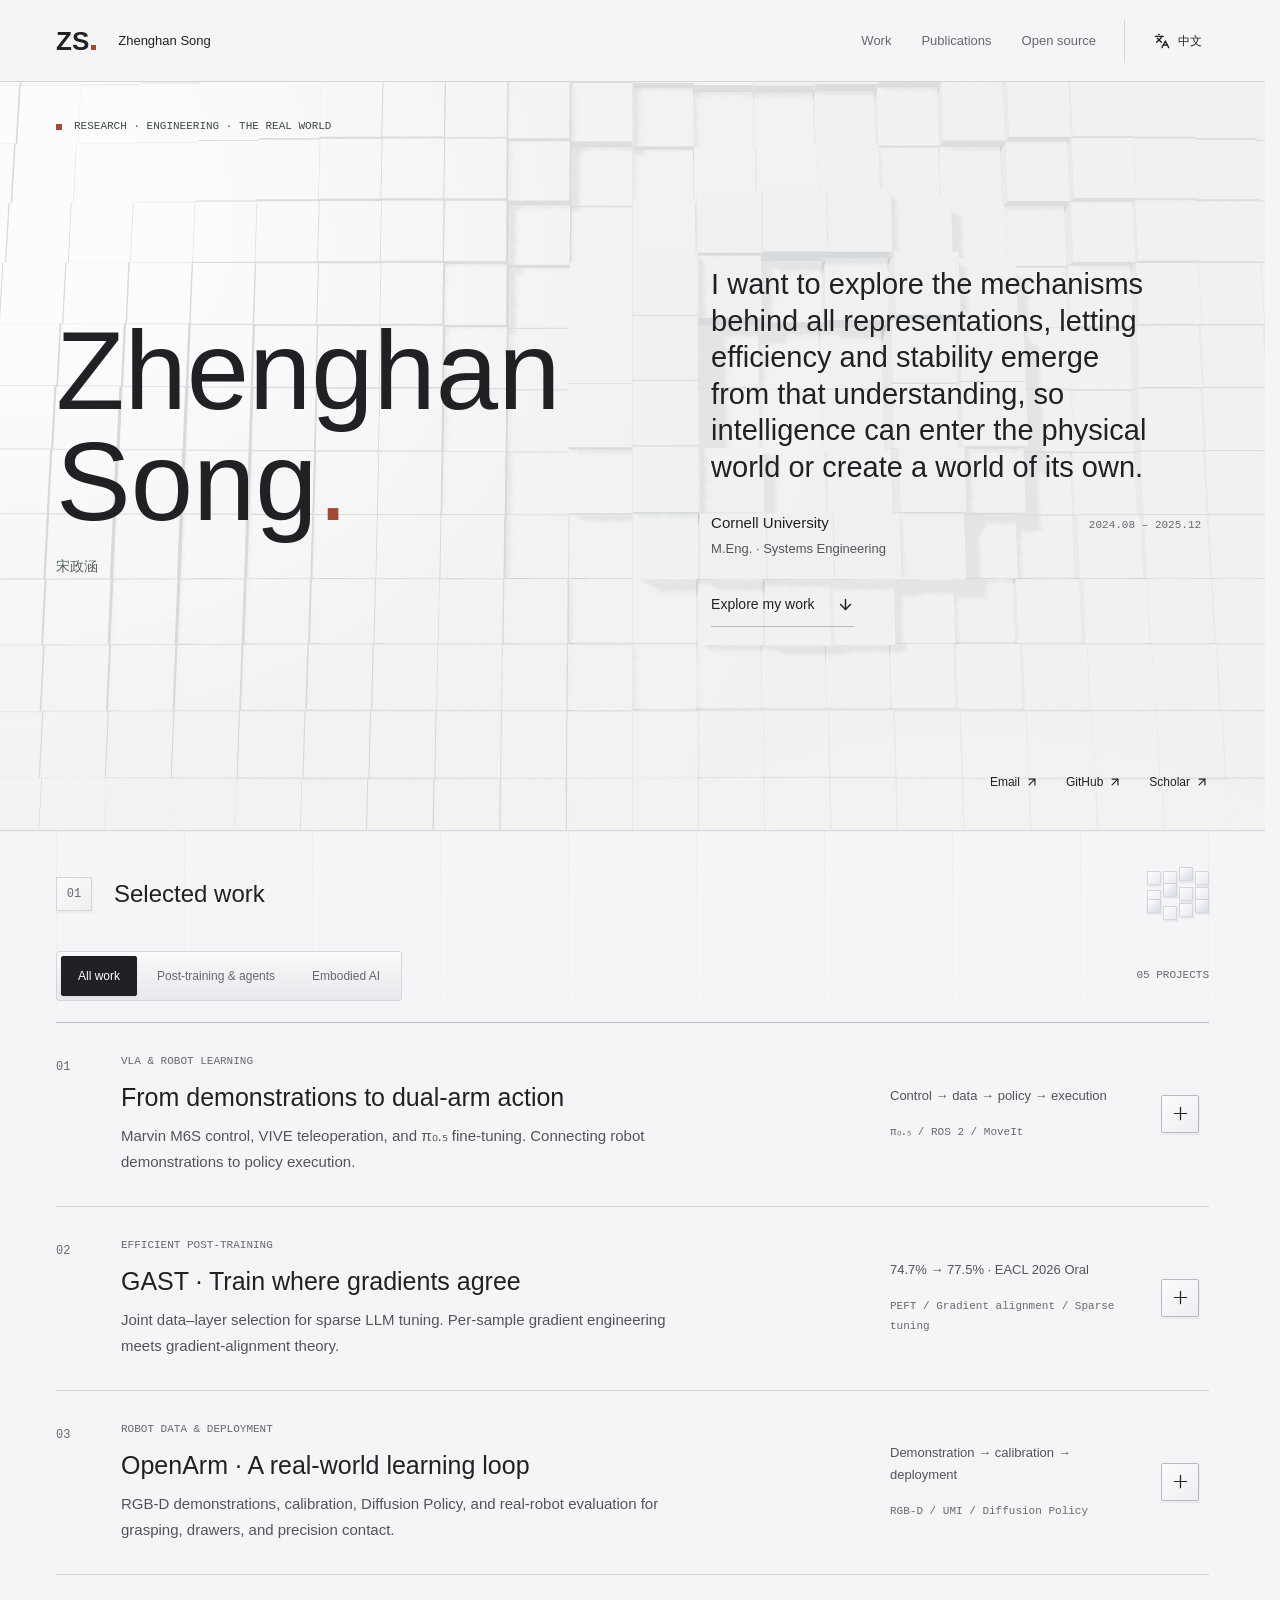
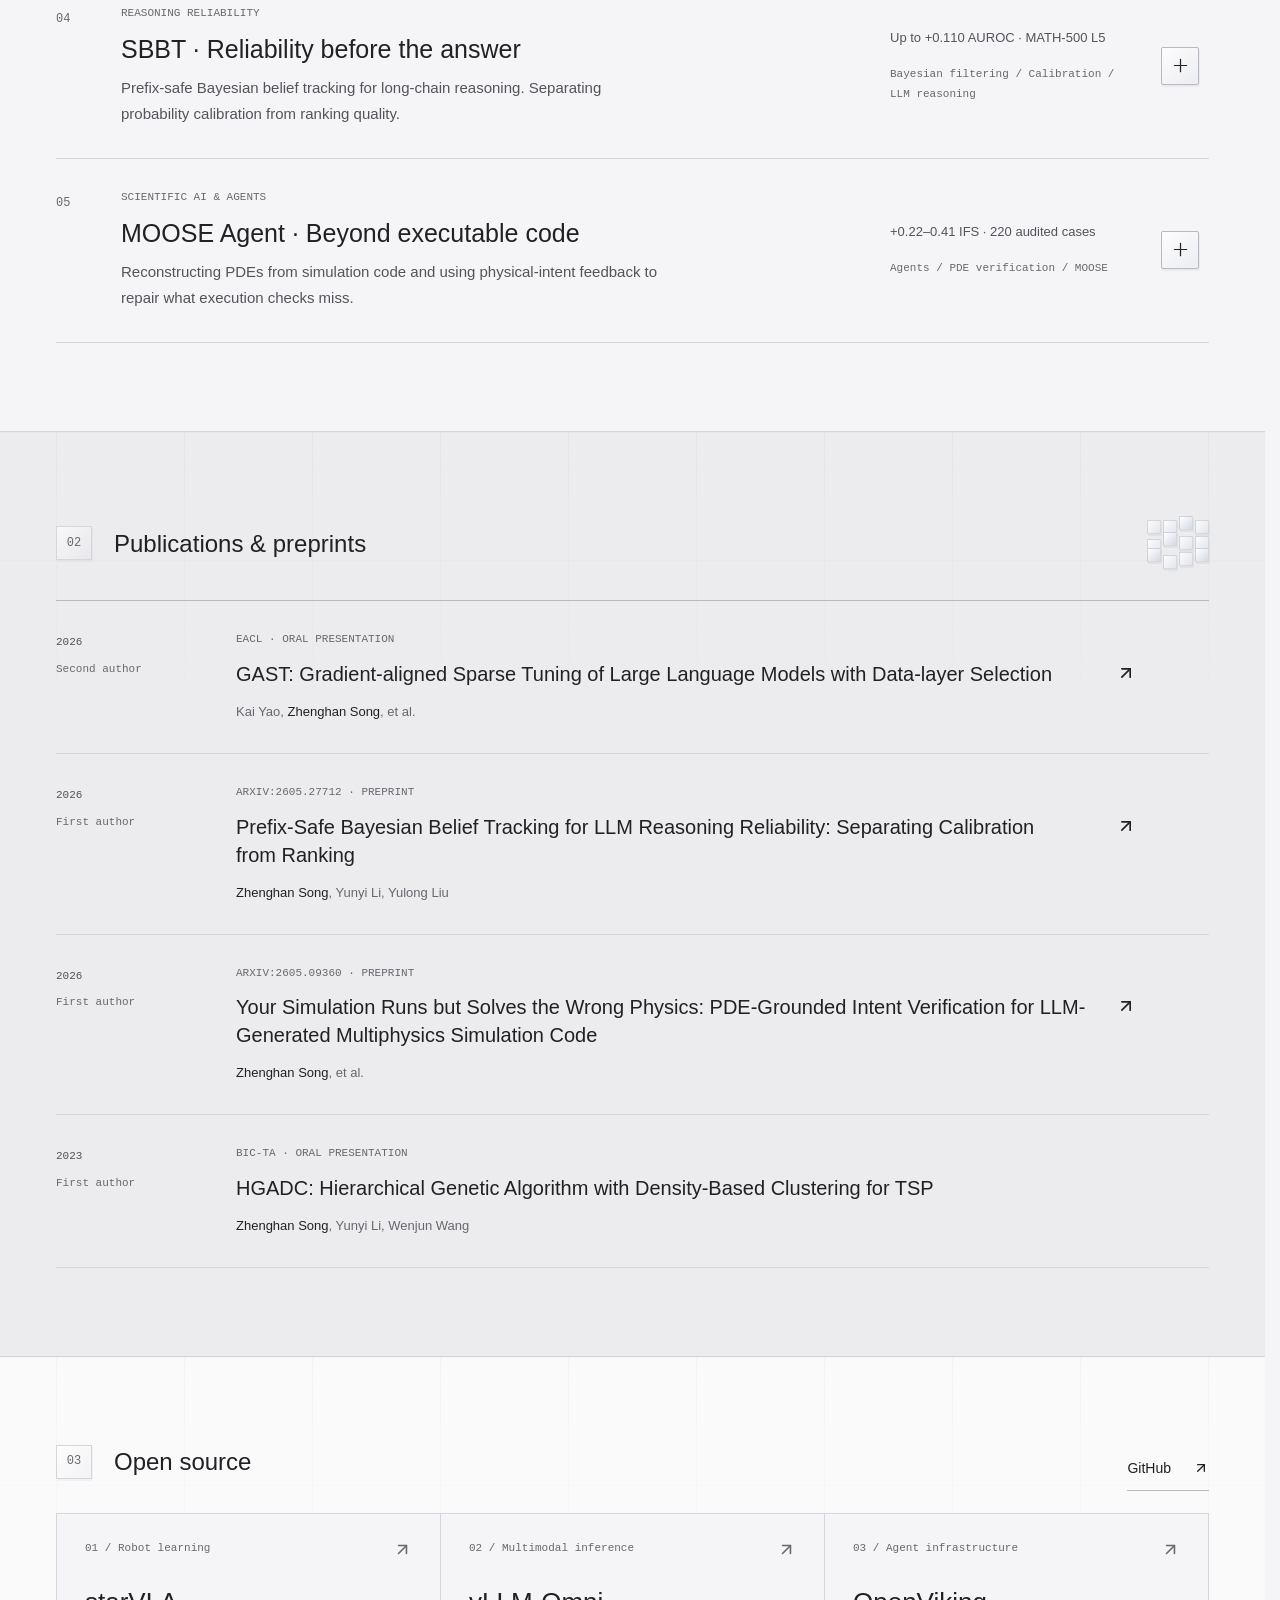
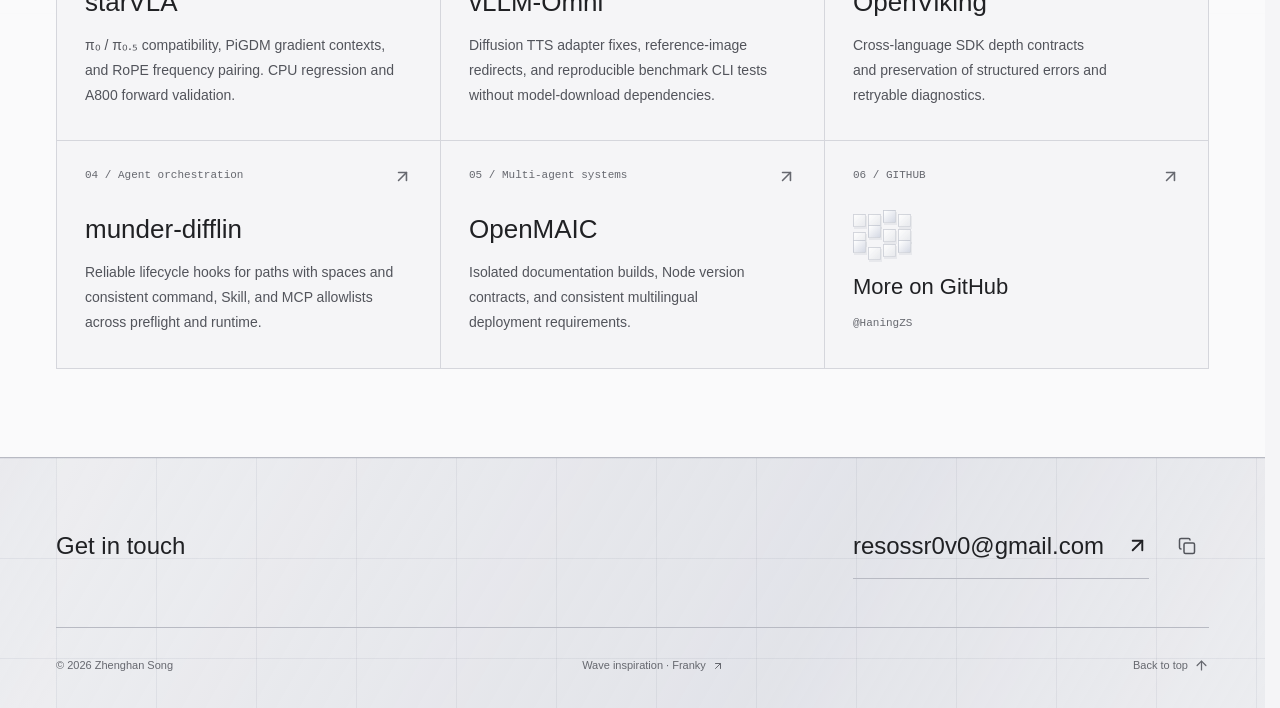
==== commit a8cce35e: "deploy: show masters education only Publish source a683834. Remove doctoral education and advisors f" ====
--- a/index.html
+++ b/index.html
@@ -1 +1 @@
-<!DOCTYPE html><!--eg5R2LuH_BqzSM57KAv6n--><html lang="en"><head><meta charSet="utf-8"/><meta name="viewport" content="width=device-width, initial-scale=1"/><link rel="stylesheet" href="/_next/static/css/909fc5c5d76b8cc6.css" data-precedence="next"/><link rel="preload" as="script" fetchPriority="low" href="/_next/static/chunks/webpack-a9efe2b4041df5c2.js"/><script src="/_next/static/chunks/4bd1b696-c023c6e3521b1417.js" async=""></script><script src="/_next/static/chunks/255-0fb808ac7cfa018d.js" async=""></script><script src="/_next/static/chunks/main-app-ab7356dd113ed4a6.js" async=""></script><script src="/_next/static/chunks/638-24b858a9bc1dfeb9.js" async=""></script><script src="/_next/static/chunks/app/page-dff9ef9ec94d5cfd.js" async=""></script><title>Zhenghan Song 宋政涵 · Research &amp; Engineering</title><meta name="description" content="Research and engineering by Zhenghan Song: efficient model learning, reliable reasoning, and real-world robot systems."/><meta name="robots" content="noindex, follow"/><link rel="icon" href="/me0.jpg"/><script src="/_next/static/chunks/polyfills-42372ed130431b0a.js" noModule=""></script></head><body><div hidden=""><!--$--><!--/$--></div><div class="portfolio" data-locale="en"><a class="skip-link" href="#work">Skip to work</a><header class="site-header"><a class="wordmark" href="#home" aria-label="Zhenghan Song · Home">ZS<span class="wordmark-dot"></span> <span class="wordmark-name">Zhenghan Song</span></a><nav class="main-nav " id="main-nav" aria-label="Main navigation"><a href="#work">Work</a><a href="#publications">Publications</a><a href="#open-source">Open source</a></nav><div class="header-actions"><button class="language-toggle" aria-label="切换为中文"><svg xmlns="http://www.w3.org/2000/svg" width="16" height="16" viewBox="0 0 24 24" fill="none" stroke="currentColor" stroke-width="2" stroke-linecap="round" stroke-linejoin="round" class="lucide lucide-languages" aria-hidden="true"><path d="m5 8 6 6"></path><path d="m4 14 6-6 2-3"></path><path d="M2 5h12"></path><path d="M7 2h1"></path><path d="m22 22-5-10-5 10"></path><path d="M14 18h6"></path></svg><span>中文</span></button><button class="icon-button menu-toggle" aria-expanded="false" aria-controls="main-nav" aria-label="Open navigation"><svg xmlns="http://www.w3.org/2000/svg" width="20" height="20" viewBox="0 0 24 24" fill="none" stroke="currentColor" stroke-width="2" stroke-linecap="round" stroke-linejoin="round" class="lucide lucide-menu" aria-hidden="true"><path d="M4 5h16"></path><path d="M4 12h16"></path><path d="M4 19h16"></path></svg></button></div></header><main><section class="hero" id="home" data-section="true"><div class="wave-surface" data-renderer="loading" data-motion="playing" aria-hidden="true"></div><div class="hero-content"><div class="hero-kicker micro-label"><span class="tiny-square"></span>RESEARCH · ENGINEERING · THE REAL WORLD</div><div class="hero-intro"><div class="hero-identity"><h1>Zhenghan<br/>Song<span class="name-period" aria-hidden="true">.</span></h1><p class="hero-name-note">宋政涵</p></div><div class="hero-statement"><p class="statement-lead">I want to explore the mechanisms behind all representations, letting efficiency and stability emerge from that understanding, so intelligence can enter the physical world or create a world of its own.</p><div class="hero-education" role="group" aria-label="Education and doctoral advisors"><div class="hero-degree"><div class="hero-degree-heading"><p class="hero-school">Beijing Institute of Technology</p><p class="hero-degree-period"><time dateTime="2026-09">2026.09</time> – <time dateTime="2030">2030</time> <span>(expected)</span></p></div><p class="hero-degree-name">Ph.D. student · Computer Science and Technology</p><div class="hero-advisors"><p class="advisor-label">Doctoral advisors</p><div class="hero-advisor-list"><a href="https://madsys.cs.tsinghua.edu.cn/~yongweiwu/" target="_blank" rel="noreferrer"><span class="advisor-name">Yongwei Wu<svg xmlns="http://www.w3.org/2000/svg" width="13" height="13" viewBox="0 0 24 24" fill="none" stroke="currentColor" stroke-width="2" stroke-linecap="round" stroke-linejoin="round" class="lucide lucide-arrow-up-right" aria-hidden="true"><path d="M7 7h10v10"></path><path d="M7 17 17 7"></path></svg></span><span class="advisor-affiliation">Tsinghua University</span></a><a href="https://scholar.google.com/citations?hl=zh-CN&amp;user=CJwLwzQAAAAJ&amp;view_op=list_works&amp;sortby=pubdate" target="_blank" rel="noreferrer"><span class="advisor-name">Yang Gao<svg xmlns="http://www.w3.org/2000/svg" width="13" height="13" viewBox="0 0 24 24" fill="none" stroke="currentColor" stroke-width="2" stroke-linecap="round" stroke-linejoin="round" class="lucide lucide-arrow-up-right" aria-hidden="true"><path d="M7 7h10v10"></path><path d="M7 17 17 7"></path></svg></span><span class="advisor-affiliation">Beijing Institute of Technology</span></a></div></div></div><div class="hero-degree"><div class="hero-degree-heading"><p class="hero-school">Cornell University</p><p class="hero-degree-period"><time dateTime="2024-08">2024.08</time> – <time dateTime="2025-12">2025.12</time></p></div><p class="hero-degree-name">M.Eng. · Systems Engineering</p></div></div><a class="text-link" href="#work">Explore my work<svg xmlns="http://www.w3.org/2000/svg" width="17" height="17" viewBox="0 0 24 24" fill="none" stroke="currentColor" stroke-width="2" stroke-linecap="round" stroke-linejoin="round" class="lucide lucide-arrow-down" aria-hidden="true"><path d="M12 5v14"></path><path d="m19 12-7 7-7-7"></path></svg></a></div></div><div class="hero-footer"><div class="hero-socials"><a href="mailto:resossr0v0@gmail.com">Email<!-- --> <svg xmlns="http://www.w3.org/2000/svg" width="14" height="14" viewBox="0 0 24 24" fill="none" stroke="currentColor" stroke-width="2" stroke-linecap="round" stroke-linejoin="round" class="lucide lucide-arrow-up-right" aria-hidden="true"><path d="M7 7h10v10"></path><path d="M7 17 17 7"></path></svg></a><a href="https://github.com/HaningZS" target="_blank" rel="noreferrer">GitHub <svg xmlns="http://www.w3.org/2000/svg" width="14" height="14" viewBox="0 0 24 24" fill="none" stroke="currentColor" stroke-width="2" stroke-linecap="round" stroke-linejoin="round" class="lucide lucide-arrow-up-right" aria-hidden="true"><path d="M7 7h10v10"></path><path d="M7 17 17 7"></path></svg></a><a href="https://scholar.google.com/citations?user=FuNG7qUAAAAJ&amp;hl=en" target="_blank" rel="noreferrer">Scholar<!-- --> <svg xmlns="http://www.w3.org/2000/svg" width="14" height="14" viewBox="0 0 24 24" fill="none" stroke="currentColor" stroke-width="2" stroke-linecap="round" stroke-linejoin="round" class="lucide lucide-arrow-up-right" aria-hidden="true"><path d="M7 7h10v10"></path><path d="M7 17 17 7"></path></svg></a></div></div></div></section><section class="work-section section-shell" id="work" data-section="true"><div class="section-title"><h2><span class="section-index" aria-hidden="true">01</span><span>Selected work</span></h2><span class="grid-signature" aria-hidden="true"><span></span><span></span><span></span><span></span><span></span><span></span><span></span><span></span><span></span><span></span><span></span><span></span></span></div><div class="work-toolbar"><div class="filter-control" role="group" aria-label="Filter projects by field"><button aria-pressed="true">All work</button><button aria-pressed="false">Post-training &amp; agents</button><button aria-pressed="false">Embodied AI</button></div><span class="result-count micro-label" aria-live="polite">05<!-- --> <!-- -->PROJECTS</span></div><div class="work-list"><button class="work-row" aria-haspopup="dialog" aria-label="Explore project: From demonstrations to dual-arm action"><span class="work-number">01</span><span class="work-main"><span class="micro-label work-category">VLA &amp; robot learning</span><span class="work-title">From demonstrations to dual-arm action</span><span class="work-summary">Marvin M6S control, VIVE teleoperation, and π₀.₅ fine-tuning. Connecting robot demonstrations to policy execution.</span></span><span class="work-aside"><span class="work-outcome">Control → data → policy → execution</span><span class="work-tags">π₀.₅ / ROS 2 / MoveIt</span></span><span class="work-open" aria-hidden="true"><svg xmlns="http://www.w3.org/2000/svg" width="21" height="21" viewBox="0 0 24 24" fill="none" stroke="currentColor" stroke-width="1.4" stroke-linecap="round" stroke-linejoin="round" class="lucide lucide-plus" aria-hidden="true"><path d="M5 12h14"></path><path d="M12 5v14"></path></svg></span></button><button class="work-row" aria-haspopup="dialog" aria-label="Explore project: GAST · Train where gradients agree"><span class="work-number">02</span><span class="work-main"><span class="micro-label work-category">Efficient post-training</span><span class="work-title">GAST · Train where gradients agree</span><span class="work-summary">Joint data–layer selection for sparse LLM tuning. Per-sample gradient engineering meets gradient-alignment theory.</span></span><span class="work-aside"><span class="work-outcome">74.7% → 77.5% · EACL 2026 Oral</span><span class="work-tags">PEFT / Gradient alignment / Sparse tuning</span></span><span class="work-open" aria-hidden="true"><svg xmlns="http://www.w3.org/2000/svg" width="21" height="21" viewBox="0 0 24 24" fill="none" stroke="currentColor" stroke-width="1.4" stroke-linecap="round" stroke-linejoin="round" class="lucide lucide-plus" aria-hidden="true"><path d="M5 12h14"></path><path d="M12 5v14"></path></svg></span></button><button class="work-row" aria-haspopup="dialog" aria-label="Explore project: OpenArm · A real-world learning loop"><span class="work-number">03</span><span class="work-main"><span class="micro-label work-category">Robot data &amp; deployment</span><span class="work-title">OpenArm · A real-world learning loop</span><span class="work-summary">RGB-D demonstrations, calibration, Diffusion Policy, and real-robot evaluation for grasping, drawers, and precision contact.</span></span><span class="work-aside"><span class="work-outcome">Demonstration → calibration → deployment</span><span class="work-tags">RGB-D / UMI / Diffusion Policy</span></span><span class="work-open" aria-hidden="true"><svg xmlns="http://www.w3.org/2000/svg" width="21" height="21" viewBox="0 0 24 24" fill="none" stroke="currentColor" stroke-width="1.4" stroke-linecap="round" stroke-linejoin="round" class="lucide lucide-plus" aria-hidden="true"><path d="M5 12h14"></path><path d="M12 5v14"></path></svg></span></button><button class="work-row" aria-haspopup="dialog" aria-label="Explore project: SBBT · Reliability before the answer"><span class="work-number">04</span><span class="work-main"><span class="micro-label work-category">Reasoning reliability</span><span class="work-title">SBBT · Reliability before the answer</span><span class="work-summary">Prefix-safe Bayesian belief tracking for long-chain reasoning. Separating probability calibration from ranking quality.</span></span><span class="work-aside"><span class="work-outcome">Up to +0.110 AUROC · MATH-500 L5</span><span class="work-tags">Bayesian filtering / Calibration / LLM reasoning</span></span><span class="work-open" aria-hidden="true"><svg xmlns="http://www.w3.org/2000/svg" width="21" height="21" viewBox="0 0 24 24" fill="none" stroke="currentColor" stroke-width="1.4" stroke-linecap="round" stroke-linejoin="round" class="lucide lucide-plus" aria-hidden="true"><path d="M5 12h14"></path><path d="M12 5v14"></path></svg></span></button><button class="work-row" aria-haspopup="dialog" aria-label="Explore project: MOOSE Agent · Beyond executable code"><span class="work-number">05</span><span class="work-main"><span class="micro-label work-category">Scientific AI &amp; agents</span><span class="work-title">MOOSE Agent · Beyond executable code</span><span class="work-summary">Reconstructing PDEs from simulation code and using physical-intent feedback to repair what execution checks miss.</span></span><span class="work-aside"><span class="work-outcome">+0.22–0.41 IFS · 220 audited cases</span><span class="work-tags">Agents / PDE verification / MOOSE</span></span><span class="work-open" aria-hidden="true"><svg xmlns="http://www.w3.org/2000/svg" width="21" height="21" viewBox="0 0 24 24" fill="none" stroke="currentColor" stroke-width="1.4" stroke-linecap="round" stroke-linejoin="round" class="lucide lucide-plus" aria-hidden="true"><path d="M5 12h14"></path><path d="M12 5v14"></path></svg></span></button></div></section><section class="publications-section section-shell" id="publications" data-section="true"><div class="section-title"><h2><span class="section-index" aria-hidden="true">02</span><span>Publications &amp; preprints</span></h2><span class="grid-signature" aria-hidden="true"><span></span><span></span><span></span><span></span><span></span><span></span><span></span><span></span><span></span><span></span><span></span><span></span></span></div><div class="publication-list"><article class="publication-row"><div class="publication-year micro-label">2026<span>Second author</span></div><div class="publication-body"><p class="publication-venue">EACL · Oral presentation</p><h3><a href="https://aclanthology.org/2026.eacl-long.206/" target="_blank" rel="noreferrer"><span>GAST: Gradient-aligned Sparse Tuning of Large Language Models with Data-layer Selection</span><svg xmlns="http://www.w3.org/2000/svg" width="20" height="20" viewBox="0 0 24 24" fill="none" stroke="currentColor" stroke-width="2" stroke-linecap="round" stroke-linejoin="round" class="lucide lucide-arrow-up-right" aria-hidden="true"><path d="M7 7h10v10"></path><path d="M7 17 17 7"></path></svg></a></h3><p class="publication-authors"><span>Kai Yao, </span><span><strong>Zhenghan Song</strong>, et al.</span></p></div></article><article class="publication-row"><div class="publication-year micro-label">2026<span>First author</span></div><div class="publication-body"><p class="publication-venue">arXiv:2605.27712 · Preprint</p><h3><a href="https://arxiv.org/abs/2605.27712" target="_blank" rel="noreferrer"><span>Prefix-Safe Bayesian Belief Tracking for LLM Reasoning Reliability: Separating Calibration from Ranking</span><svg xmlns="http://www.w3.org/2000/svg" width="20" height="20" viewBox="0 0 24 24" fill="none" stroke="currentColor" stroke-width="2" stroke-linecap="round" stroke-linejoin="round" class="lucide lucide-arrow-up-right" aria-hidden="true"><path d="M7 7h10v10"></path><path d="M7 17 17 7"></path></svg></a></h3><p class="publication-authors"><span></span><span><strong>Zhenghan Song</strong>, Yunyi Li, Yulong Liu</span></p></div></article><article class="publication-row"><div class="publication-year micro-label">2026<span>First author</span></div><div class="publication-body"><p class="publication-venue">arXiv:2605.09360 · Preprint</p><h3><a href="https://arxiv.org/abs/2605.09360" target="_blank" rel="noreferrer"><span>Your Simulation Runs but Solves the Wrong Physics: PDE-Grounded Intent Verification for LLM-Generated Multiphysics Simulation Code</span><svg xmlns="http://www.w3.org/2000/svg" width="20" height="20" viewBox="0 0 24 24" fill="none" stroke="currentColor" stroke-width="2" stroke-linecap="round" stroke-linejoin="round" class="lucide lucide-arrow-up-right" aria-hidden="true"><path d="M7 7h10v10"></path><path d="M7 17 17 7"></path></svg></a></h3><p class="publication-authors"><span></span><span><strong>Zhenghan Song</strong>, et al.</span></p></div></article><article class="publication-row"><div class="publication-year micro-label">2023<span>First author</span></div><div class="publication-body"><p class="publication-venue">BIC-TA · Oral presentation</p><h3>HGADC: Hierarchical Genetic Algorithm with Density-Based Clustering for TSP</h3><p class="publication-authors"><span></span><span><strong>Zhenghan Song</strong>, Yunyi Li, Wenjun Wang</span></p></div></article></div></section><section class="opensource-section section-shell" id="open-source" data-section="true"><div class="opensource-heading"><div class="section-title"><h2><span class="section-index" aria-hidden="true">03</span><span>Open source</span></h2><span class="grid-signature" aria-hidden="true"><span></span><span></span><span></span><span></span><span></span><span></span><span></span><span></span><span></span><span></span><span></span><span></span></span></div><a class="text-link" href="https://github.com/HaningZS" target="_blank" rel="noreferrer">GitHub <svg xmlns="http://www.w3.org/2000/svg" width="16" height="16" viewBox="0 0 24 24" fill="none" stroke="currentColor" stroke-width="2" stroke-linecap="round" stroke-linejoin="round" class="lucide lucide-arrow-up-right" aria-hidden="true"><path d="M7 7h10v10"></path><path d="M7 17 17 7"></path></svg></a></div><div class="contribution-grid"><a class="contribution" href="https://github.com/starVLA/starVLA" target="_blank" rel="noreferrer"><div class="contribution-top"><span class="micro-label">01<!-- --> / <!-- -->Robot learning</span><svg xmlns="http://www.w3.org/2000/svg" width="19" height="19" viewBox="0 0 24 24" fill="none" stroke="currentColor" stroke-width="2" stroke-linecap="round" stroke-linejoin="round" class="lucide lucide-arrow-up-right" aria-hidden="true"><path d="M7 7h10v10"></path><path d="M7 17 17 7"></path></svg></div><h3>starVLA</h3><p>π₀ / π₀.₅ compatibility, PiGDM gradient contexts, and RoPE frequency pairing. CPU regression and A800 forward validation.</p></a><a class="contribution" href="https://github.com/vllm-project/vllm-omni" target="_blank" rel="noreferrer"><div class="contribution-top"><span class="micro-label">02<!-- --> / <!-- -->Multimodal inference</span><svg xmlns="http://www.w3.org/2000/svg" width="19" height="19" viewBox="0 0 24 24" fill="none" stroke="currentColor" stroke-width="2" stroke-linecap="round" stroke-linejoin="round" class="lucide lucide-arrow-up-right" aria-hidden="true"><path d="M7 7h10v10"></path><path d="M7 17 17 7"></path></svg></div><h3>vLLM-Omni</h3><p>Diffusion TTS adapter fixes, reference-image redirects, and reproducible benchmark CLI tests without model-download dependencies.</p></a><a class="contribution" href="https://github.com/volcengine/OpenViking" target="_blank" rel="noreferrer"><div class="contribution-top"><span class="micro-label">03<!-- --> / <!-- -->Agent infrastructure</span><svg xmlns="http://www.w3.org/2000/svg" width="19" height="19" viewBox="0 0 24 24" fill="none" stroke="currentColor" stroke-width="2" stroke-linecap="round" stroke-linejoin="round" class="lucide lucide-arrow-up-right" aria-hidden="true"><path d="M7 7h10v10"></path><path d="M7 17 17 7"></path></svg></div><h3>OpenViking</h3><p>Cross-language SDK depth contracts and preservation of structured errors and retryable diagnostics.</p></a><a class="contribution" href="https://github.com/HarnessMD/munder-difflin" target="_blank" rel="noreferrer"><div class="contribution-top"><span class="micro-label">04<!-- --> / <!-- -->Agent orchestration</span><svg xmlns="http://www.w3.org/2000/svg" width="19" height="19" viewBox="0 0 24 24" fill="none" stroke="currentColor" stroke-width="2" stroke-linecap="round" stroke-linejoin="round" class="lucide lucide-arrow-up-right" aria-hidden="true"><path d="M7 7h10v10"></path><path d="M7 17 17 7"></path></svg></div><h3>munder-difflin</h3><p>Reliable lifecycle hooks for paths with spaces and consistent command, Skill, and MCP allowlists across preflight and runtime.</p></a><a class="contribution" href="https://github.com/THU-MAIC/OpenMAIC" target="_blank" rel="noreferrer"><div class="contribution-top"><span class="micro-label">05<!-- --> / <!-- -->Multi-agent systems</span><svg xmlns="http://www.w3.org/2000/svg" width="19" height="19" viewBox="0 0 24 24" fill="none" stroke="currentColor" stroke-width="2" stroke-linecap="round" stroke-linejoin="round" class="lucide lucide-arrow-up-right" aria-hidden="true"><path d="M7 7h10v10"></path><path d="M7 17 17 7"></path></svg></div><h3>OpenMAIC</h3><p>Isolated documentation builds, Node version contracts, and consistent multilingual deployment requirements.</p></a><a class="contribution contribution-more" href="https://github.com/HaningZS" target="_blank" rel="noreferrer"><div class="contribution-top"><span class="micro-label">06 / GITHUB</span><svg xmlns="http://www.w3.org/2000/svg" width="19" height="19" viewBox="0 0 24 24" fill="none" stroke="currentColor" stroke-width="2" stroke-linecap="round" stroke-linejoin="round" class="lucide lucide-arrow-up-right" aria-hidden="true"><path d="M7 7h10v10"></path><path d="M7 17 17 7"></path></svg></div><span class="grid-signature" aria-hidden="true"><span></span><span></span><span></span><span></span><span></span><span></span><span></span><span></span><span></span><span></span><span></span><span></span></span><h3>More on GitHub</h3><span class="contribution-handle">@HaningZS</span></a></div></section><footer class="site-footer section-shell" id="contact" data-section="true"><div class="footer-intro"><h2>Get in touch</h2></div><div class="footer-contact"><a class="email-link" href="mailto:resossr0v0@gmail.com">resossr0v0@gmail.com<svg xmlns="http://www.w3.org/2000/svg" width="23" height="23" viewBox="0 0 24 24" fill="none" stroke="currentColor" stroke-width="2" stroke-linecap="round" stroke-linejoin="round" class="lucide lucide-arrow-up-right" aria-hidden="true"><path d="M7 7h10v10"></path><path d="M7 17 17 7"></path></svg></a><button class="icon-button copy-email" title="Copy email" aria-label="Copy email"><svg xmlns="http://www.w3.org/2000/svg" width="18" height="18" viewBox="0 0 24 24" fill="none" stroke="currentColor" stroke-width="2" stroke-linecap="round" stroke-linejoin="round" class="lucide lucide-copy" aria-hidden="true"><rect width="14" height="14" x="8" y="8" rx="2" ry="2"></rect><path d="M4 16c-1.1 0-2-.9-2-2V4c0-1.1.9-2 2-2h10c1.1 0 2 .9 2 2"></path></svg></button><span class="copy-feedback" aria-live="polite"></span></div><div class="footer-bottom"><span>© <!-- -->2026<!-- --> Zhenghan Song</span><a href="https://projects.arkon.digital/threejs/wavy-cubes/" target="_blank" rel="noreferrer">Wave inspiration<!-- --> · Franky <svg xmlns="http://www.w3.org/2000/svg" width="12" height="12" viewBox="0 0 24 24" fill="none" stroke="currentColor" stroke-width="2" stroke-linecap="round" stroke-linejoin="round" class="lucide lucide-arrow-up-right" aria-hidden="true"><path d="M7 7h10v10"></path><path d="M7 17 17 7"></path></svg></a><a class="back-to-top" href="#home">Back to top<svg xmlns="http://www.w3.org/2000/svg" width="15" height="15" viewBox="0 0 24 24" fill="none" stroke="currentColor" stroke-width="2" stroke-linecap="round" stroke-linejoin="round" class="lucide lucide-arrow-up" aria-hidden="true"><path d="m5 12 7-7 7 7"></path><path d="M12 19V5"></path></svg></a></div></footer></main></div><!--$--><!--/$--><script src="/_next/static/chunks/webpack-a9efe2b4041df5c2.js" id="_R_" async=""></script><script>(self.__next_f=self.__next_f||[]).push([0])</script><script>self.__next_f.push([1,"1:\"$Sreact.fragment\"\n2:I[9766,[],\"\"]\n3:I[8924,[],\"\"]\n4:I[1991,[\"638\",\"static/chunks/638-24b858a9bc1dfeb9.js\",\"974\",\"static/chunks/app/page-dff9ef9ec94d5cfd.js\"],\"Portfolio\"]\n5:I[4431,[],\"OutletBoundary\"]\n7:I[5278,[],\"AsyncMetadataOutlet\"]\n9:I[4431,[],\"ViewportBoundary\"]\nb:I[4431,[],\"MetadataBoundary\"]\nc:\"$Sreact.suspense\"\ne:I[7150,[],\"\"]\n:HL[\"/_next/static/css/909fc5c5d76b8cc6.css\",\"style\"]\n"])</script><script>self.__next_f.push([1,"0:{\"P\":null,\"b\":\"eg5R2LuH_BqzSM57KAv6n\",\"p\":\"\",\"c\":[\"\",\"\"],\"i\":false,\"f\":[[[\"\",{\"children\":[\"__PAGE__\",{}]},\"$undefined\",\"$undefined\",true],[\"\",[\"$\",\"$1\",\"c\",{\"children\":[[[\"$\",\"link\",\"0\",{\"rel\":\"stylesheet\",\"href\":\"/_next/static/css/909fc5c5d76b8cc6.css\",\"precedence\":\"next\",\"crossOrigin\":\"$undefined\",\"nonce\":\"$undefined\"}]],[\"$\",\"html\",null,{\"lang\":\"en\",\"children\":[\"$\",\"body\",null,{\"children\":[\"$\",\"$L2\",null,{\"parallelRouterKey\":\"children\",\"error\":\"$undefined\",\"errorStyles\":\"$undefined\",\"errorScripts\":\"$undefined\",\"template\":[\"$\",\"$L3\",null,{}],\"templateStyles\":\"$undefined\",\"templateScripts\":\"$undefined\",\"notFound\":[[[\"$\",\"title\",null,{\"children\":\"404: This page could not be found.\"}],[\"$\",\"div\",null,{\"style\":{\"fontFamily\":\"system-ui,\\\"Segoe UI\\\",Roboto,Helvetica,Arial,sans-serif,\\\"Apple Color Emoji\\\",\\\"Segoe UI Emoji\\\"\",\"height\":\"100vh\",\"textAlign\":\"center\",\"display\":\"flex\",\"flexDirection\":\"column\",\"alignItems\":\"center\",\"justifyContent\":\"center\"},\"children\":[\"$\",\"div\",null,{\"children\":[[\"$\",\"style\",null,{\"dangerouslySetInnerHTML\":{\"__html\":\"body{color:#000;background:#fff;margin:0}.next-error-h1{border-right:1px solid rgba(0,0,0,.3)}@media (prefers-color-scheme:dark){body{color:#fff;background:#000}.next-error-h1{border-right:1px solid rgba(255,255,255,.3)}}\"}}],[\"$\",\"h1\",null,{\"className\":\"next-error-h1\",\"style\":{\"display\":\"inline-block\",\"margin\":\"0 20px 0 0\",\"padding\":\"0 23px 0 0\",\"fontSize\":24,\"fontWeight\":500,\"verticalAlign\":\"top\",\"lineHeight\":\"49px\"},\"children\":404}],[\"$\",\"div\",null,{\"style\":{\"display\":\"inline-block\"},\"children\":[\"$\",\"h2\",null,{\"style\":{\"fontSize\":14,\"fontWeight\":400,\"lineHeight\":\"49px\",\"margin\":0},\"children\":\"This page could not be found.\"}]}]]}]}]],[]],\"forbidden\":\"$undefined\",\"unauthorized\":\"$undefined\"}]}]}]]}],{\"children\":[\"__PAGE__\",[\"$\",\"$1\",\"c\",{\"children\":[[\"$\",\"$L4\",null,{}],null,[\"$\",\"$L5\",null,{\"children\":[\"$L6\",[\"$\",\"$L7\",null,{\"promise\":\"$@8\"}]]}]]}],{},null,false]},null,false],[\"$\",\"$1\",\"h\",{\"children\":[null,[[\"$\",\"$L9\",null,{\"children\":\"$La\"}],null],[\"$\",\"$Lb\",null,{\"children\":[\"$\",\"div\",null,{\"hidden\":true,\"children\":[\"$\",\"$c\",null,{\"fallback\":null,\"children\":\"$Ld\"}]}]}]]}],false]],\"m\":\"$undefined\",\"G\":[\"$e\",[]],\"s\":false,\"S\":true}\n"])</script><script>self.__next_f.push([1,"a:[[\"$\",\"meta\",\"0\",{\"charSet\":\"utf-8\"}],[\"$\",\"meta\",\"1\",{\"name\":\"viewport\",\"content\":\"width=device-width, initial-scale=1\"}]]\n6:null\n"])</script><script>self.__next_f.push([1,"f:I[622,[],\"IconMark\"]\n8:{\"metadata\":[[\"$\",\"title\",\"0\",{\"children\":\"Zhenghan Song 宋政涵 · Research \u0026 Engineering\"}],[\"$\",\"meta\",\"1\",{\"name\":\"description\",\"content\":\"Research and engineering by Zhenghan Song: efficient model learning, reliable reasoning, and real-world robot systems.\"}],[\"$\",\"meta\",\"2\",{\"name\":\"robots\",\"content\":\"noindex, follow\"}],[\"$\",\"link\",\"3\",{\"rel\":\"icon\",\"href\":\"/me0.jpg\"}],[\"$\",\"$Lf\",\"4\",{}]],\"error\":null,\"digest\":\"$undefined\"}\n"])</script><script>self.__next_f.push([1,"d:\"$8:metadata\"\n"])</script></body></html>+<!DOCTYPE html><!--tPYaXQ7j5PK11uSPhAVRp--><html lang="en"><head><meta charSet="utf-8"/><meta name="viewport" content="width=device-width, initial-scale=1"/><link rel="stylesheet" href="/_next/static/css/909fc5c5d76b8cc6.css" data-precedence="next"/><link rel="preload" as="script" fetchPriority="low" href="/_next/static/chunks/webpack-a9efe2b4041df5c2.js"/><script src="/_next/static/chunks/4bd1b696-c023c6e3521b1417.js" async=""></script><script src="/_next/static/chunks/255-0fb808ac7cfa018d.js" async=""></script><script src="/_next/static/chunks/main-app-ab7356dd113ed4a6.js" async=""></script><script src="/_next/static/chunks/638-24b858a9bc1dfeb9.js" async=""></script><script src="/_next/static/chunks/app/page-792c10df188575b1.js" async=""></script><title>Zhenghan Song 宋政涵 · Research &amp; Engineering</title><meta name="description" content="Research and engineering by Zhenghan Song: efficient model learning, reliable reasoning, and real-world robot systems."/><meta name="robots" content="noindex, follow"/><link rel="icon" href="/me0.jpg"/><script src="/_next/static/chunks/polyfills-42372ed130431b0a.js" noModule=""></script></head><body><div hidden=""><!--$--><!--/$--></div><div class="portfolio" data-locale="en"><a class="skip-link" href="#work">Skip to work</a><header class="site-header"><a class="wordmark" href="#home" aria-label="Zhenghan Song · Home">ZS<span class="wordmark-dot"></span> <span class="wordmark-name">Zhenghan Song</span></a><nav class="main-nav " id="main-nav" aria-label="Main navigation"><a href="#work">Work</a><a href="#publications">Publications</a><a href="#open-source">Open source</a></nav><div class="header-actions"><button class="language-toggle" aria-label="切换为中文"><svg xmlns="http://www.w3.org/2000/svg" width="16" height="16" viewBox="0 0 24 24" fill="none" stroke="currentColor" stroke-width="2" stroke-linecap="round" stroke-linejoin="round" class="lucide lucide-languages" aria-hidden="true"><path d="m5 8 6 6"></path><path d="m4 14 6-6 2-3"></path><path d="M2 5h12"></path><path d="M7 2h1"></path><path d="m22 22-5-10-5 10"></path><path d="M14 18h6"></path></svg><span>中文</span></button><button class="icon-button menu-toggle" aria-expanded="false" aria-controls="main-nav" aria-label="Open navigation"><svg xmlns="http://www.w3.org/2000/svg" width="20" height="20" viewBox="0 0 24 24" fill="none" stroke="currentColor" stroke-width="2" stroke-linecap="round" stroke-linejoin="round" class="lucide lucide-menu" aria-hidden="true"><path d="M4 5h16"></path><path d="M4 12h16"></path><path d="M4 19h16"></path></svg></button></div></header><main><section class="hero" id="home" data-section="true"><div class="wave-surface" data-renderer="loading" data-motion="playing" aria-hidden="true"></div><div class="hero-content"><div class="hero-kicker micro-label"><span class="tiny-square"></span>RESEARCH · ENGINEERING · THE REAL WORLD</div><div class="hero-intro"><div class="hero-identity"><h1>Zhenghan<br/>Song<span class="name-period" aria-hidden="true">.</span></h1><p class="hero-name-note">宋政涵</p></div><div class="hero-statement"><p class="statement-lead">I want to explore the mechanisms behind all representations, letting efficiency and stability emerge from that understanding, so intelligence can enter the physical world or create a world of its own.</p><div class="hero-education" role="group" aria-label="Education"><div class="hero-degree"><div class="hero-degree-heading"><p class="hero-school">Cornell University</p><p class="hero-degree-period"><time dateTime="2024-08">2024.08</time> – <time dateTime="2025-12">2025.12</time></p></div><p class="hero-degree-name">M.Eng. · Systems Engineering</p></div></div><a class="text-link" href="#work">Explore my work<svg xmlns="http://www.w3.org/2000/svg" width="17" height="17" viewBox="0 0 24 24" fill="none" stroke="currentColor" stroke-width="2" stroke-linecap="round" stroke-linejoin="round" class="lucide lucide-arrow-down" aria-hidden="true"><path d="M12 5v14"></path><path d="m19 12-7 7-7-7"></path></svg></a></div></div><div class="hero-footer"><div class="hero-socials"><a href="mailto:resossr0v0@gmail.com">Email<!-- --> <svg xmlns="http://www.w3.org/2000/svg" width="14" height="14" viewBox="0 0 24 24" fill="none" stroke="currentColor" stroke-width="2" stroke-linecap="round" stroke-linejoin="round" class="lucide lucide-arrow-up-right" aria-hidden="true"><path d="M7 7h10v10"></path><path d="M7 17 17 7"></path></svg></a><a href="https://github.com/HaningZS" target="_blank" rel="noreferrer">GitHub <svg xmlns="http://www.w3.org/2000/svg" width="14" height="14" viewBox="0 0 24 24" fill="none" stroke="currentColor" stroke-width="2" stroke-linecap="round" stroke-linejoin="round" class="lucide lucide-arrow-up-right" aria-hidden="true"><path d="M7 7h10v10"></path><path d="M7 17 17 7"></path></svg></a><a href="https://scholar.google.com/citations?user=FuNG7qUAAAAJ&amp;hl=en" target="_blank" rel="noreferrer">Scholar<!-- --> <svg xmlns="http://www.w3.org/2000/svg" width="14" height="14" viewBox="0 0 24 24" fill="none" stroke="currentColor" stroke-width="2" stroke-linecap="round" stroke-linejoin="round" class="lucide lucide-arrow-up-right" aria-hidden="true"><path d="M7 7h10v10"></path><path d="M7 17 17 7"></path></svg></a></div></div></div></section><section class="work-section section-shell" id="work" data-section="true"><div class="section-title"><h2><span class="section-index" aria-hidden="true">01</span><span>Selected work</span></h2><span class="grid-signature" aria-hidden="true"><span></span><span></span><span></span><span></span><span></span><span></span><span></span><span></span><span></span><span></span><span></span><span></span></span></div><div class="work-toolbar"><div class="filter-control" role="group" aria-label="Filter projects by field"><button aria-pressed="true">All work</button><button aria-pressed="false">Post-training &amp; agents</button><button aria-pressed="false">Embodied AI</button></div><span class="result-count micro-label" aria-live="polite">05<!-- --> <!-- -->PROJECTS</span></div><div class="work-list"><button class="work-row" aria-haspopup="dialog" aria-label="Explore project: From demonstrations to dual-arm action"><span class="work-number">01</span><span class="work-main"><span class="micro-label work-category">VLA &amp; robot learning</span><span class="work-title">From demonstrations to dual-arm action</span><span class="work-summary">Marvin M6S control, VIVE teleoperation, and π₀.₅ fine-tuning. Connecting robot demonstrations to policy execution.</span></span><span class="work-aside"><span class="work-outcome">Control → data → policy → execution</span><span class="work-tags">π₀.₅ / ROS 2 / MoveIt</span></span><span class="work-open" aria-hidden="true"><svg xmlns="http://www.w3.org/2000/svg" width="21" height="21" viewBox="0 0 24 24" fill="none" stroke="currentColor" stroke-width="1.4" stroke-linecap="round" stroke-linejoin="round" class="lucide lucide-plus" aria-hidden="true"><path d="M5 12h14"></path><path d="M12 5v14"></path></svg></span></button><button class="work-row" aria-haspopup="dialog" aria-label="Explore project: GAST · Train where gradients agree"><span class="work-number">02</span><span class="work-main"><span class="micro-label work-category">Efficient post-training</span><span class="work-title">GAST · Train where gradients agree</span><span class="work-summary">Joint data–layer selection for sparse LLM tuning. Per-sample gradient engineering meets gradient-alignment theory.</span></span><span class="work-aside"><span class="work-outcome">74.7% → 77.5% · EACL 2026 Oral</span><span class="work-tags">PEFT / Gradient alignment / Sparse tuning</span></span><span class="work-open" aria-hidden="true"><svg xmlns="http://www.w3.org/2000/svg" width="21" height="21" viewBox="0 0 24 24" fill="none" stroke="currentColor" stroke-width="1.4" stroke-linecap="round" stroke-linejoin="round" class="lucide lucide-plus" aria-hidden="true"><path d="M5 12h14"></path><path d="M12 5v14"></path></svg></span></button><button class="work-row" aria-haspopup="dialog" aria-label="Explore project: OpenArm · A real-world learning loop"><span class="work-number">03</span><span class="work-main"><span class="micro-label work-category">Robot data &amp; deployment</span><span class="work-title">OpenArm · A real-world learning loop</span><span class="work-summary">RGB-D demonstrations, calibration, Diffusion Policy, and real-robot evaluation for grasping, drawers, and precision contact.</span></span><span class="work-aside"><span class="work-outcome">Demonstration → calibration → deployment</span><span class="work-tags">RGB-D / UMI / Diffusion Policy</span></span><span class="work-open" aria-hidden="true"><svg xmlns="http://www.w3.org/2000/svg" width="21" height="21" viewBox="0 0 24 24" fill="none" stroke="currentColor" stroke-width="1.4" stroke-linecap="round" stroke-linejoin="round" class="lucide lucide-plus" aria-hidden="true"><path d="M5 12h14"></path><path d="M12 5v14"></path></svg></span></button><button class="work-row" aria-haspopup="dialog" aria-label="Explore project: SBBT · Reliability before the answer"><span class="work-number">04</span><span class="work-main"><span class="micro-label work-category">Reasoning reliability</span><span class="work-title">SBBT · Reliability before the answer</span><span class="work-summary">Prefix-safe Bayesian belief tracking for long-chain reasoning. Separating probability calibration from ranking quality.</span></span><span class="work-aside"><span class="work-outcome">Up to +0.110 AUROC · MATH-500 L5</span><span class="work-tags">Bayesian filtering / Calibration / LLM reasoning</span></span><span class="work-open" aria-hidden="true"><svg xmlns="http://www.w3.org/2000/svg" width="21" height="21" viewBox="0 0 24 24" fill="none" stroke="currentColor" stroke-width="1.4" stroke-linecap="round" stroke-linejoin="round" class="lucide lucide-plus" aria-hidden="true"><path d="M5 12h14"></path><path d="M12 5v14"></path></svg></span></button><button class="work-row" aria-haspopup="dialog" aria-label="Explore project: MOOSE Agent · Beyond executable code"><span class="work-number">05</span><span class="work-main"><span class="micro-label work-category">Scientific AI &amp; agents</span><span class="work-title">MOOSE Agent · Beyond executable code</span><span class="work-summary">Reconstructing PDEs from simulation code and using physical-intent feedback to repair what execution checks miss.</span></span><span class="work-aside"><span class="work-outcome">+0.22–0.41 IFS · 220 audited cases</span><span class="work-tags">Agents / PDE verification / MOOSE</span></span><span class="work-open" aria-hidden="true"><svg xmlns="http://www.w3.org/2000/svg" width="21" height="21" viewBox="0 0 24 24" fill="none" stroke="currentColor" stroke-width="1.4" stroke-linecap="round" stroke-linejoin="round" class="lucide lucide-plus" aria-hidden="true"><path d="M5 12h14"></path><path d="M12 5v14"></path></svg></span></button></div></section><section class="publications-section section-shell" id="publications" data-section="true"><div class="section-title"><h2><span class="section-index" aria-hidden="true">02</span><span>Publications &amp; preprints</span></h2><span class="grid-signature" aria-hidden="true"><span></span><span></span><span></span><span></span><span></span><span></span><span></span><span></span><span></span><span></span><span></span><span></span></span></div><div class="publication-list"><article class="publication-row"><div class="publication-year micro-label">2026<span>Second author</span></div><div class="publication-body"><p class="publication-venue">EACL · Oral presentation</p><h3><a href="https://aclanthology.org/2026.eacl-long.206/" target="_blank" rel="noreferrer"><span>GAST: Gradient-aligned Sparse Tuning of Large Language Models with Data-layer Selection</span><svg xmlns="http://www.w3.org/2000/svg" width="20" height="20" viewBox="0 0 24 24" fill="none" stroke="currentColor" stroke-width="2" stroke-linecap="round" stroke-linejoin="round" class="lucide lucide-arrow-up-right" aria-hidden="true"><path d="M7 7h10v10"></path><path d="M7 17 17 7"></path></svg></a></h3><p class="publication-authors"><span>Kai Yao, </span><span><strong>Zhenghan Song</strong>, et al.</span></p></div></article><article class="publication-row"><div class="publication-year micro-label">2026<span>First author</span></div><div class="publication-body"><p class="publication-venue">arXiv:2605.27712 · Preprint</p><h3><a href="https://arxiv.org/abs/2605.27712" target="_blank" rel="noreferrer"><span>Prefix-Safe Bayesian Belief Tracking for LLM Reasoning Reliability: Separating Calibration from Ranking</span><svg xmlns="http://www.w3.org/2000/svg" width="20" height="20" viewBox="0 0 24 24" fill="none" stroke="currentColor" stroke-width="2" stroke-linecap="round" stroke-linejoin="round" class="lucide lucide-arrow-up-right" aria-hidden="true"><path d="M7 7h10v10"></path><path d="M7 17 17 7"></path></svg></a></h3><p class="publication-authors"><span></span><span><strong>Zhenghan Song</strong>, Yunyi Li, Yulong Liu</span></p></div></article><article class="publication-row"><div class="publication-year micro-label">2026<span>First author</span></div><div class="publication-body"><p class="publication-venue">arXiv:2605.09360 · Preprint</p><h3><a href="https://arxiv.org/abs/2605.09360" target="_blank" rel="noreferrer"><span>Your Simulation Runs but Solves the Wrong Physics: PDE-Grounded Intent Verification for LLM-Generated Multiphysics Simulation Code</span><svg xmlns="http://www.w3.org/2000/svg" width="20" height="20" viewBox="0 0 24 24" fill="none" stroke="currentColor" stroke-width="2" stroke-linecap="round" stroke-linejoin="round" class="lucide lucide-arrow-up-right" aria-hidden="true"><path d="M7 7h10v10"></path><path d="M7 17 17 7"></path></svg></a></h3><p class="publication-authors"><span></span><span><strong>Zhenghan Song</strong>, et al.</span></p></div></article><article class="publication-row"><div class="publication-year micro-label">2023<span>First author</span></div><div class="publication-body"><p class="publication-venue">BIC-TA · Oral presentation</p><h3>HGADC: Hierarchical Genetic Algorithm with Density-Based Clustering for TSP</h3><p class="publication-authors"><span></span><span><strong>Zhenghan Song</strong>, Yunyi Li, Wenjun Wang</span></p></div></article></div></section><section class="opensource-section section-shell" id="open-source" data-section="true"><div class="opensource-heading"><div class="section-title"><h2><span class="section-index" aria-hidden="true">03</span><span>Open source</span></h2><span class="grid-signature" aria-hidden="true"><span></span><span></span><span></span><span></span><span></span><span></span><span></span><span></span><span></span><span></span><span></span><span></span></span></div><a class="text-link" href="https://github.com/HaningZS" target="_blank" rel="noreferrer">GitHub <svg xmlns="http://www.w3.org/2000/svg" width="16" height="16" viewBox="0 0 24 24" fill="none" stroke="currentColor" stroke-width="2" stroke-linecap="round" stroke-linejoin="round" class="lucide lucide-arrow-up-right" aria-hidden="true"><path d="M7 7h10v10"></path><path d="M7 17 17 7"></path></svg></a></div><div class="contribution-grid"><a class="contribution" href="https://github.com/starVLA/starVLA" target="_blank" rel="noreferrer"><div class="contribution-top"><span class="micro-label">01<!-- --> / <!-- -->Robot learning</span><svg xmlns="http://www.w3.org/2000/svg" width="19" height="19" viewBox="0 0 24 24" fill="none" stroke="currentColor" stroke-width="2" stroke-linecap="round" stroke-linejoin="round" class="lucide lucide-arrow-up-right" aria-hidden="true"><path d="M7 7h10v10"></path><path d="M7 17 17 7"></path></svg></div><h3>starVLA</h3><p>π₀ / π₀.₅ compatibility, PiGDM gradient contexts, and RoPE frequency pairing. CPU regression and A800 forward validation.</p></a><a class="contribution" href="https://github.com/vllm-project/vllm-omni" target="_blank" rel="noreferrer"><div class="contribution-top"><span class="micro-label">02<!-- --> / <!-- -->Multimodal inference</span><svg xmlns="http://www.w3.org/2000/svg" width="19" height="19" viewBox="0 0 24 24" fill="none" stroke="currentColor" stroke-width="2" stroke-linecap="round" stroke-linejoin="round" class="lucide lucide-arrow-up-right" aria-hidden="true"><path d="M7 7h10v10"></path><path d="M7 17 17 7"></path></svg></div><h3>vLLM-Omni</h3><p>Diffusion TTS adapter fixes, reference-image redirects, and reproducible benchmark CLI tests without model-download dependencies.</p></a><a class="contribution" href="https://github.com/volcengine/OpenViking" target="_blank" rel="noreferrer"><div class="contribution-top"><span class="micro-label">03<!-- --> / <!-- -->Agent infrastructure</span><svg xmlns="http://www.w3.org/2000/svg" width="19" height="19" viewBox="0 0 24 24" fill="none" stroke="currentColor" stroke-width="2" stroke-linecap="round" stroke-linejoin="round" class="lucide lucide-arrow-up-right" aria-hidden="true"><path d="M7 7h10v10"></path><path d="M7 17 17 7"></path></svg></div><h3>OpenViking</h3><p>Cross-language SDK depth contracts and preservation of structured errors and retryable diagnostics.</p></a><a class="contribution" href="https://github.com/HarnessMD/munder-difflin" target="_blank" rel="noreferrer"><div class="contribution-top"><span class="micro-label">04<!-- --> / <!-- -->Agent orchestration</span><svg xmlns="http://www.w3.org/2000/svg" width="19" height="19" viewBox="0 0 24 24" fill="none" stroke="currentColor" stroke-width="2" stroke-linecap="round" stroke-linejoin="round" class="lucide lucide-arrow-up-right" aria-hidden="true"><path d="M7 7h10v10"></path><path d="M7 17 17 7"></path></svg></div><h3>munder-difflin</h3><p>Reliable lifecycle hooks for paths with spaces and consistent command, Skill, and MCP allowlists across preflight and runtime.</p></a><a class="contribution" href="https://github.com/THU-MAIC/OpenMAIC" target="_blank" rel="noreferrer"><div class="contribution-top"><span class="micro-label">05<!-- --> / <!-- -->Multi-agent systems</span><svg xmlns="http://www.w3.org/2000/svg" width="19" height="19" viewBox="0 0 24 24" fill="none" stroke="currentColor" stroke-width="2" stroke-linecap="round" stroke-linejoin="round" class="lucide lucide-arrow-up-right" aria-hidden="true"><path d="M7 7h10v10"></path><path d="M7 17 17 7"></path></svg></div><h3>OpenMAIC</h3><p>Isolated documentation builds, Node version contracts, and consistent multilingual deployment requirements.</p></a><a class="contribution contribution-more" href="https://github.com/HaningZS" target="_blank" rel="noreferrer"><div class="contribution-top"><span class="micro-label">06 / GITHUB</span><svg xmlns="http://www.w3.org/2000/svg" width="19" height="19" viewBox="0 0 24 24" fill="none" stroke="currentColor" stroke-width="2" stroke-linecap="round" stroke-linejoin="round" class="lucide lucide-arrow-up-right" aria-hidden="true"><path d="M7 7h10v10"></path><path d="M7 17 17 7"></path></svg></div><span class="grid-signature" aria-hidden="true"><span></span><span></span><span></span><span></span><span></span><span></span><span></span><span></span><span></span><span></span><span></span><span></span></span><h3>More on GitHub</h3><span class="contribution-handle">@HaningZS</span></a></div></section><footer class="site-footer section-shell" id="contact" data-section="true"><div class="footer-intro"><h2>Get in touch</h2></div><div class="footer-contact"><a class="email-link" href="mailto:resossr0v0@gmail.com">resossr0v0@gmail.com<svg xmlns="http://www.w3.org/2000/svg" width="23" height="23" viewBox="0 0 24 24" fill="none" stroke="currentColor" stroke-width="2" stroke-linecap="round" stroke-linejoin="round" class="lucide lucide-arrow-up-right" aria-hidden="true"><path d="M7 7h10v10"></path><path d="M7 17 17 7"></path></svg></a><button class="icon-button copy-email" title="Copy email" aria-label="Copy email"><svg xmlns="http://www.w3.org/2000/svg" width="18" height="18" viewBox="0 0 24 24" fill="none" stroke="currentColor" stroke-width="2" stroke-linecap="round" stroke-linejoin="round" class="lucide lucide-copy" aria-hidden="true"><rect width="14" height="14" x="8" y="8" rx="2" ry="2"></rect><path d="M4 16c-1.1 0-2-.9-2-2V4c0-1.1.9-2 2-2h10c1.1 0 2 .9 2 2"></path></svg></button><span class="copy-feedback" aria-live="polite"></span></div><div class="footer-bottom"><span>© <!-- -->2026<!-- --> Zhenghan Song</span><a href="https://projects.arkon.digital/threejs/wavy-cubes/" target="_blank" rel="noreferrer">Wave inspiration<!-- --> · Franky <svg xmlns="http://www.w3.org/2000/svg" width="12" height="12" viewBox="0 0 24 24" fill="none" stroke="currentColor" stroke-width="2" stroke-linecap="round" stroke-linejoin="round" class="lucide lucide-arrow-up-right" aria-hidden="true"><path d="M7 7h10v10"></path><path d="M7 17 17 7"></path></svg></a><a class="back-to-top" href="#home">Back to top<svg xmlns="http://www.w3.org/2000/svg" width="15" height="15" viewBox="0 0 24 24" fill="none" stroke="currentColor" stroke-width="2" stroke-linecap="round" stroke-linejoin="round" class="lucide lucide-arrow-up" aria-hidden="true"><path d="m5 12 7-7 7 7"></path><path d="M12 19V5"></path></svg></a></div></footer></main></div><!--$--><!--/$--><script src="/_next/static/chunks/webpack-a9efe2b4041df5c2.js" id="_R_" async=""></script><script>(self.__next_f=self.__next_f||[]).push([0])</script><script>self.__next_f.push([1,"1:\"$Sreact.fragment\"\n2:I[9766,[],\"\"]\n3:I[8924,[],\"\"]\n4:I[1991,[\"638\",\"static/chunks/638-24b858a9bc1dfeb9.js\",\"974\",\"static/chunks/app/page-792c10df188575b1.js\"],\"Portfolio\"]\n5:I[4431,[],\"OutletBoundary\"]\n7:I[5278,[],\"AsyncMetadataOutlet\"]\n9:I[4431,[],\"ViewportBoundary\"]\nb:I[4431,[],\"MetadataBoundary\"]\nc:\"$Sreact.suspense\"\ne:I[7150,[],\"\"]\n:HL[\"/_next/static/css/909fc5c5d76b8cc6.css\",\"style\"]\n"])</script><script>self.__next_f.push([1,"0:{\"P\":null,\"b\":\"tPYaXQ7j5PK11uSPhAVRp\",\"p\":\"\",\"c\":[\"\",\"\"],\"i\":false,\"f\":[[[\"\",{\"children\":[\"__PAGE__\",{}]},\"$undefined\",\"$undefined\",true],[\"\",[\"$\",\"$1\",\"c\",{\"children\":[[[\"$\",\"link\",\"0\",{\"rel\":\"stylesheet\",\"href\":\"/_next/static/css/909fc5c5d76b8cc6.css\",\"precedence\":\"next\",\"crossOrigin\":\"$undefined\",\"nonce\":\"$undefined\"}]],[\"$\",\"html\",null,{\"lang\":\"en\",\"children\":[\"$\",\"body\",null,{\"children\":[\"$\",\"$L2\",null,{\"parallelRouterKey\":\"children\",\"error\":\"$undefined\",\"errorStyles\":\"$undefined\",\"errorScripts\":\"$undefined\",\"template\":[\"$\",\"$L3\",null,{}],\"templateStyles\":\"$undefined\",\"templateScripts\":\"$undefined\",\"notFound\":[[[\"$\",\"title\",null,{\"children\":\"404: This page could not be found.\"}],[\"$\",\"div\",null,{\"style\":{\"fontFamily\":\"system-ui,\\\"Segoe UI\\\",Roboto,Helvetica,Arial,sans-serif,\\\"Apple Color Emoji\\\",\\\"Segoe UI Emoji\\\"\",\"height\":\"100vh\",\"textAlign\":\"center\",\"display\":\"flex\",\"flexDirection\":\"column\",\"alignItems\":\"center\",\"justifyContent\":\"center\"},\"children\":[\"$\",\"div\",null,{\"children\":[[\"$\",\"style\",null,{\"dangerouslySetInnerHTML\":{\"__html\":\"body{color:#000;background:#fff;margin:0}.next-error-h1{border-right:1px solid rgba(0,0,0,.3)}@media (prefers-color-scheme:dark){body{color:#fff;background:#000}.next-error-h1{border-right:1px solid rgba(255,255,255,.3)}}\"}}],[\"$\",\"h1\",null,{\"className\":\"next-error-h1\",\"style\":{\"display\":\"inline-block\",\"margin\":\"0 20px 0 0\",\"padding\":\"0 23px 0 0\",\"fontSize\":24,\"fontWeight\":500,\"verticalAlign\":\"top\",\"lineHeight\":\"49px\"},\"children\":404}],[\"$\",\"div\",null,{\"style\":{\"display\":\"inline-block\"},\"children\":[\"$\",\"h2\",null,{\"style\":{\"fontSize\":14,\"fontWeight\":400,\"lineHeight\":\"49px\",\"margin\":0},\"children\":\"This page could not be found.\"}]}]]}]}]],[]],\"forbidden\":\"$undefined\",\"unauthorized\":\"$undefined\"}]}]}]]}],{\"children\":[\"__PAGE__\",[\"$\",\"$1\",\"c\",{\"children\":[[\"$\",\"$L4\",null,{}],null,[\"$\",\"$L5\",null,{\"children\":[\"$L6\",[\"$\",\"$L7\",null,{\"promise\":\"$@8\"}]]}]]}],{},null,false]},null,false],[\"$\",\"$1\",\"h\",{\"children\":[null,[[\"$\",\"$L9\",null,{\"children\":\"$La\"}],null],[\"$\",\"$Lb\",null,{\"children\":[\"$\",\"div\",null,{\"hidden\":true,\"children\":[\"$\",\"$c\",null,{\"fallback\":null,\"children\":\"$Ld\"}]}]}]]}],false]],\"m\":\"$undefined\",\"G\":[\"$e\",[]],\"s\":false,\"S\":true}\n"])</script><script>self.__next_f.push([1,"a:[[\"$\",\"meta\",\"0\",{\"charSet\":\"utf-8\"}],[\"$\",\"meta\",\"1\",{\"name\":\"viewport\",\"content\":\"width=device-width, initial-scale=1\"}]]\n6:null\n"])</script><script>self.__next_f.push([1,"f:I[622,[],\"IconMark\"]\n8:{\"metadata\":[[\"$\",\"title\",\"0\",{\"children\":\"Zhenghan Song 宋政涵 · Research \u0026 Engineering\"}],[\"$\",\"meta\",\"1\",{\"name\":\"description\",\"content\":\"Research and engineering by Zhenghan Song: efficient model learning, reliable reasoning, and real-world robot systems.\"}],[\"$\",\"meta\",\"2\",{\"name\":\"robots\",\"content\":\"noindex, follow\"}],[\"$\",\"link\",\"3\",{\"rel\":\"icon\",\"href\":\"/me0.jpg\"}],[\"$\",\"$Lf\",\"4\",{}]],\"error\":null,\"digest\":\"$undefined\"}\n"])</script><script>self.__next_f.push([1,"d:\"$8:metadata\"\n"])</script></body></html>
